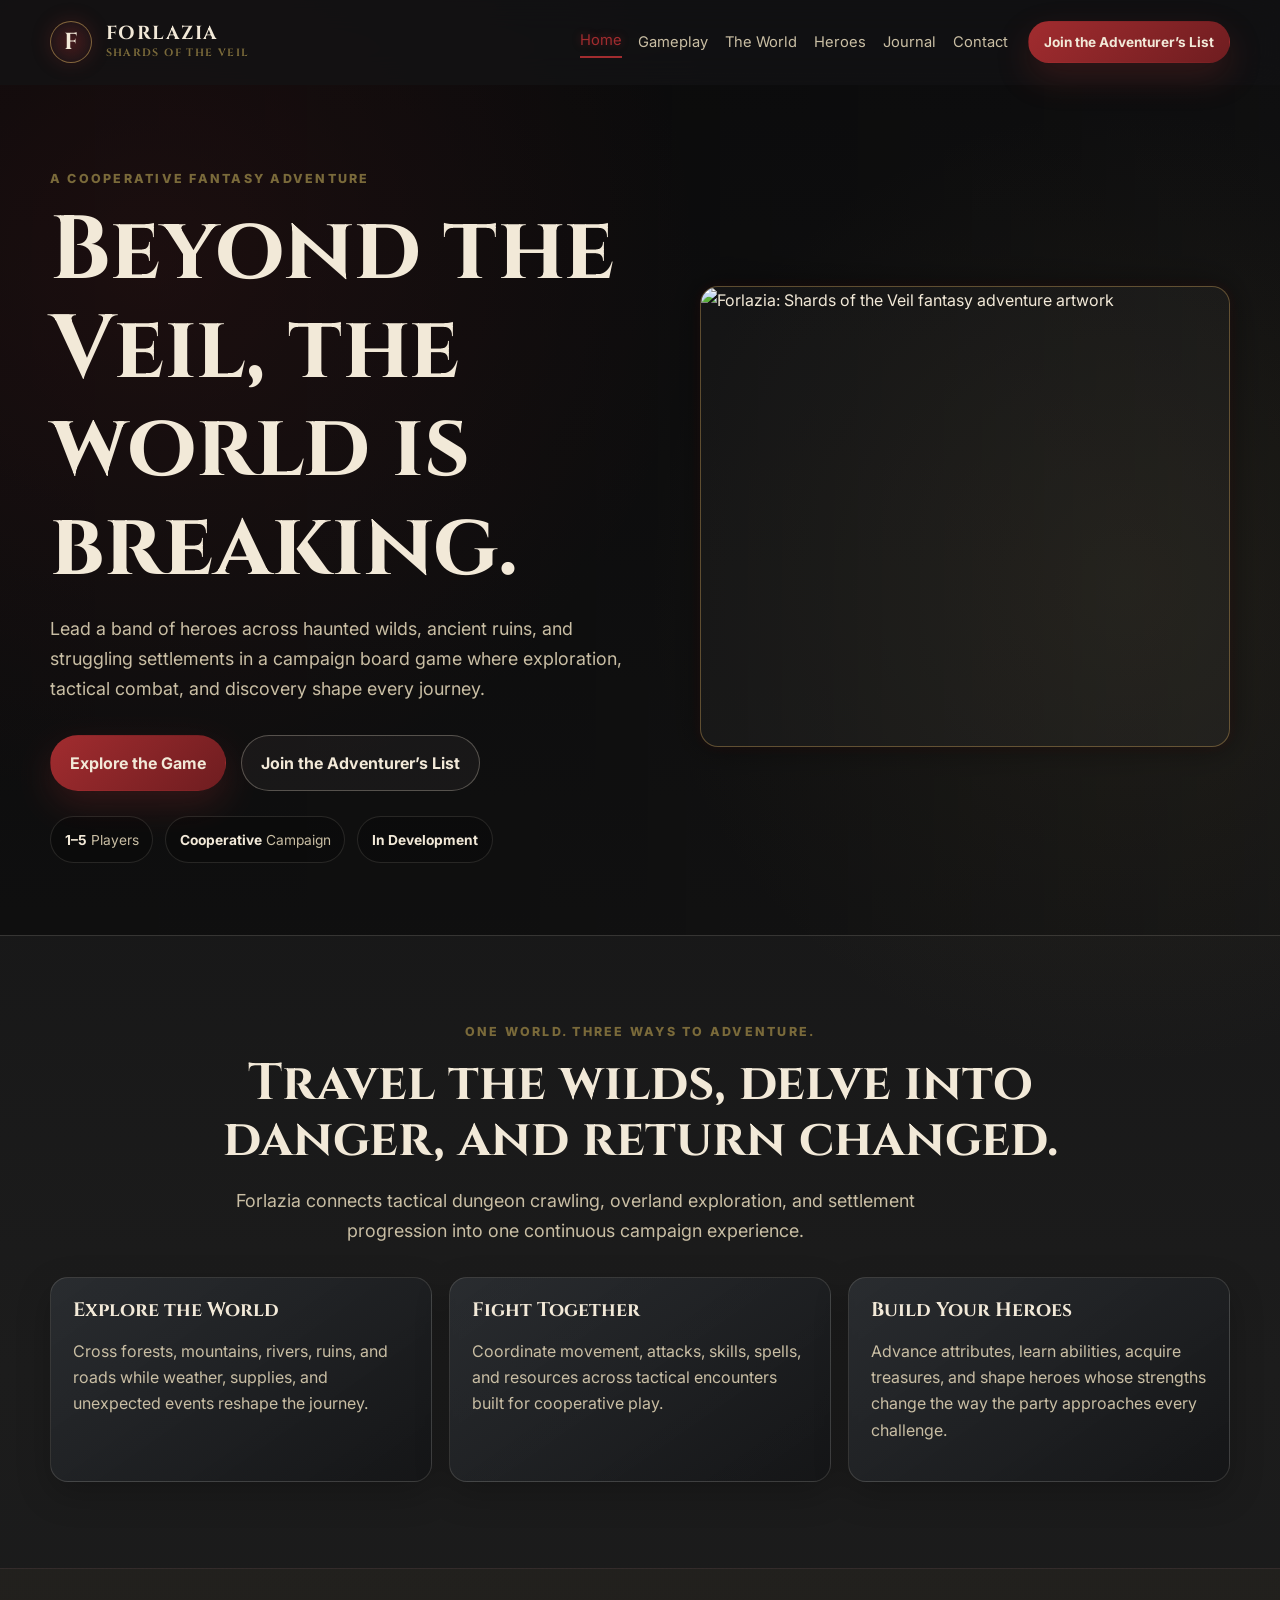
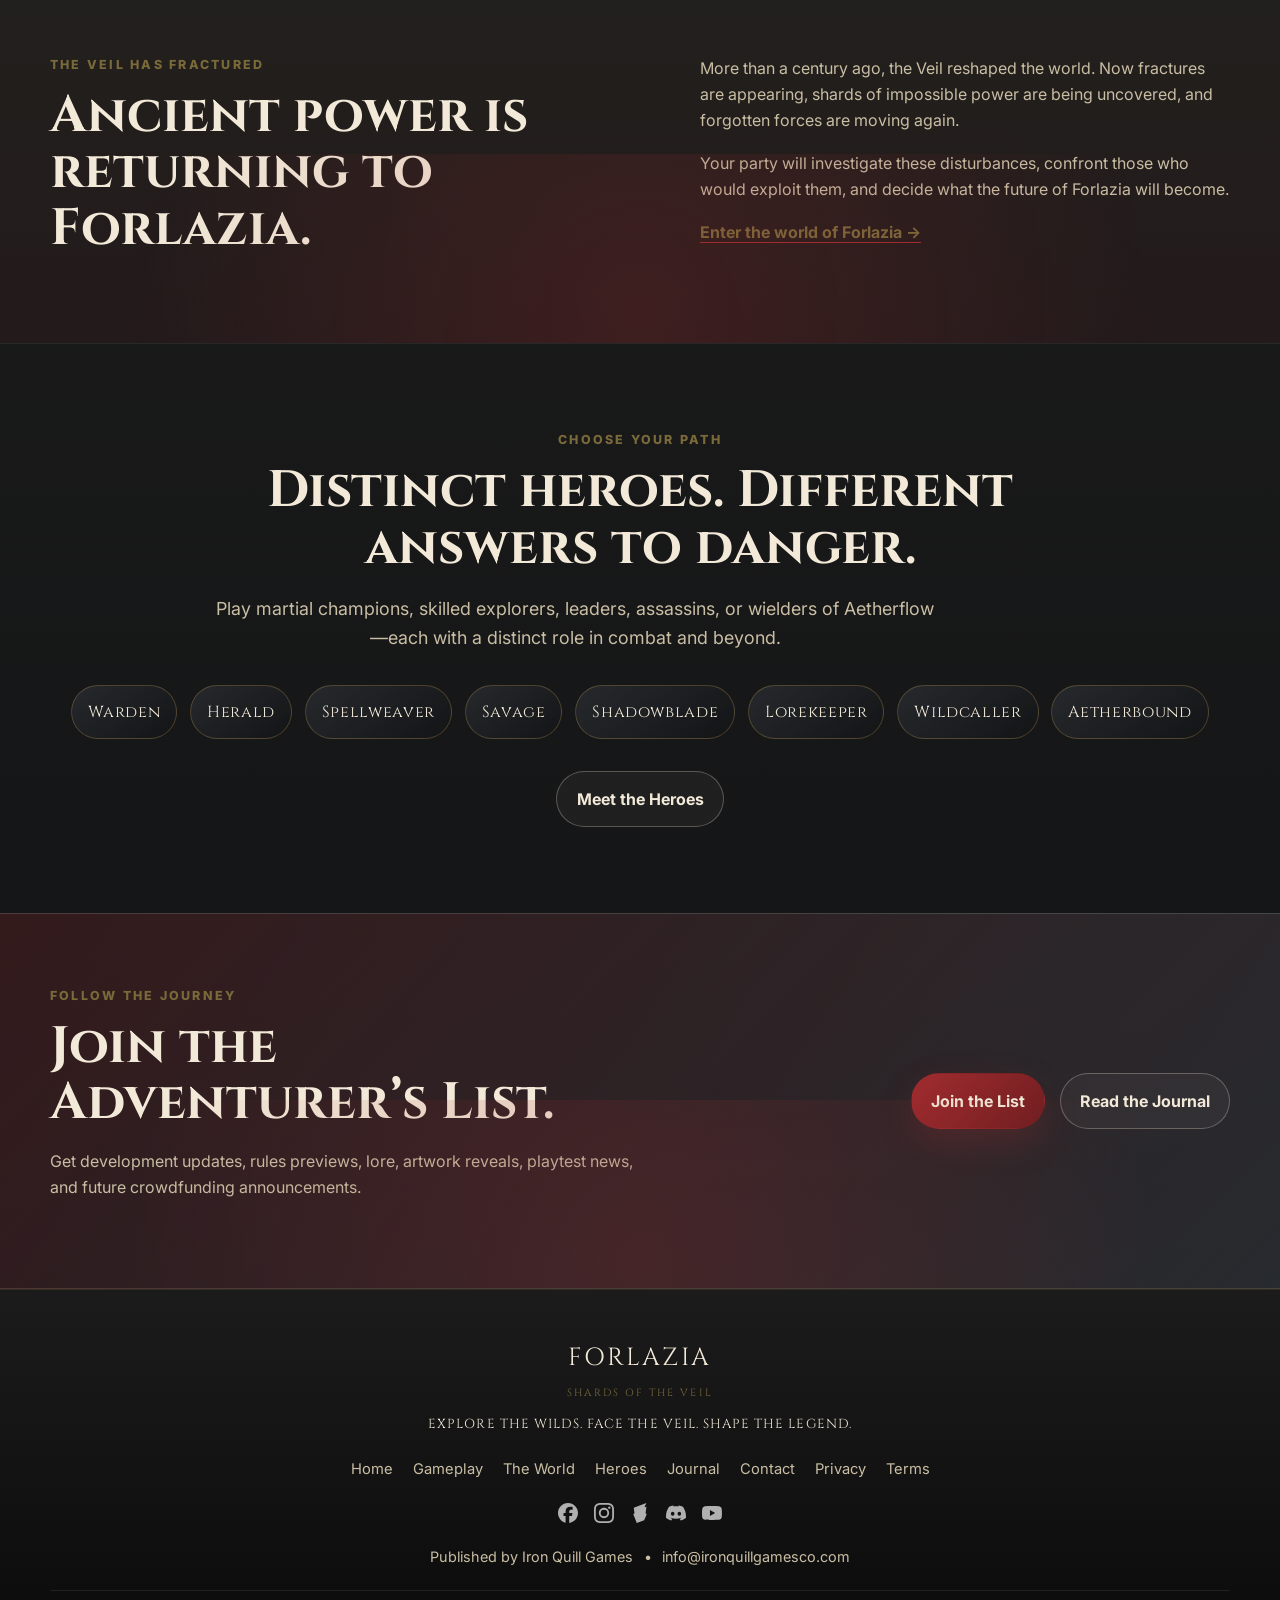
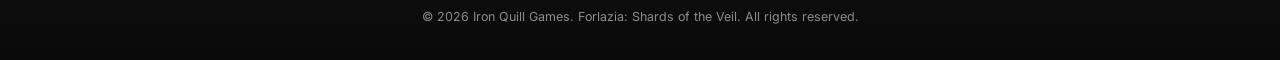
==== index.html @ 5895be99 "Add files via upload" ====
<!DOCTYPE html><html lang="en"><head><meta charset="UTF-8"><meta name="viewport" content="width=device-width,initial-scale=1"><title>Forlazia: Shards of the Veil | Cooperative Fantasy Adventure</title><meta name="description" content="Explore Forlazia: Shards of the Veil, a cooperative fantasy adventure board game for 1–5 players with tactical combat, overland exploration, settlements, and evolving heroes."><link rel="canonical" href="https://forlazia.com/"><link rel="icon" href="assets/favicon.ico"><link rel="preconnect" href="https://fonts.googleapis.com"><link rel="preconnect" href="https://fonts.gstatic.com" crossorigin><link href="https://fonts.googleapis.com/css2?family=Cinzel:wght@500;600;700&family=Inter:wght@400;500;600;700&display=swap" rel="stylesheet"><link rel="stylesheet" href="css/styles.css"></head>
<body data-page="home"><div id="header-placeholder"></div><main id="main">
<section class="hero forlazia-home-hero"><div class="hero-backdrop" aria-hidden="true"></div><div class="container hero-grid"><div class="hero-copy reveal"><p class="eyebrow">A Cooperative Fantasy Adventure</p><h1>Beyond the Veil, the world is breaking.</h1><p class="hero-text">Lead a band of heroes across haunted wilds, ancient ruins, and struggling settlements in a campaign board game where exploration, tactical combat, and discovery shape every journey.</p><div class="button-row"><a class="btn btn-primary" href="gameplay.html">Explore the Game</a><a class="btn btn-secondary" href="contact.html#newsletter">Join the Adventurer’s List</a></div><div class="hero-facts"><span><strong>1–5</strong> Players</span><span><strong>Cooperative</strong> Campaign</span><span><strong>In Development</strong></span></div></div><div class="hero-art reveal"><div class="box-art-panel cinematic"><img src="assets/forlazia-box-art.png" alt="Forlazia: Shards of the Veil fantasy adventure artwork"></div></div></div></section>
<section class="section"><div class="container centered reveal"><p class="eyebrow">One World. Three Ways to Adventure.</p><h2>Travel the wilds, delve into danger, and return changed.</h2><p class="lead">Forlazia connects tactical dungeon crawling, overland exploration, and settlement progression into one continuous campaign experience.</p></div><div class="container card-grid three-columns"><article class="feature-card reveal"><h3>Explore the World</h3><p>Cross forests, mountains, rivers, ruins, and roads while weather, supplies, and unexpected events reshape the journey.</p></article><article class="feature-card reveal"><h3>Fight Together</h3><p>Coordinate movement, attacks, skills, spells, and resources across tactical encounters built for cooperative play.</p></article><article class="feature-card reveal"><h3>Build Your Heroes</h3><p>Advance attributes, learn abilities, acquire treasures, and shape heroes whose strengths change the way the party approaches every challenge.</p></article></div></section>
<section class="section featured-game"><div class="container two-column"><div class="section-intro reveal"><p class="eyebrow">The Veil Has Fractured</p><h2>Ancient power is returning to Forlazia.</h2></div><div class="copy-block reveal"><p>More than a century ago, the Veil reshaped the world. Now fractures are appearing, shards of impossible power are being uncovered, and forgotten forces are moving again.</p><p>Your party will investigate these disturbances, confront those who would exploit them, and decide what the future of Forlazia will become.</p><a class="text-link" href="world.html">Enter the world of Forlazia →</a></div></div></section>
<section class="section"><div class="container centered reveal"><p class="eyebrow">Choose Your Path</p><h2>Distinct heroes. Different answers to danger.</h2><p class="lead">Play martial champions, skilled explorers, leaders, assassins, or wielders of Aetherflow—each with a distinct role in combat and beyond.</p></div><div class="container archetype-strip reveal"><span>Warden</span><span>Herald</span><span>Spellweaver</span><span>Savage</span><span>Shadowblade</span><span>Lorekeeper</span><span>Wildcaller</span><span>Aetherbound</span></div><div class="container centered reveal"><a class="btn btn-secondary" href="heroes.html">Meet the Heroes</a></div></section>
<section class="newsletter-band"><div class="container newsletter-grid reveal"><div><p class="eyebrow">Follow the Journey</p><h2>Join the Adventurer’s List.</h2><p>Get development updates, rules previews, lore, artwork reveals, playtest news, and future crowdfunding announcements.</p></div><div class="cta-actions"><a class="btn btn-primary" href="contact.html#newsletter">Join the List</a><a class="btn btn-secondary" href="news.html">Read the Journal</a></div></div></section>
</main><div id="footer-placeholder"></div><script src="js/includes.js"></script><script src="js/main.js"></script></body></html>
---- css/styles.css ----
:root {
  --color-black: #1C1C1C;
  --color-red: #A12C2F;
  --color-bone: #F2E9D8;
  --color-bronze: #7A6A3A;
  --color-iron: #34393F;
  --color-muted: #c9bea4;
  --color-panel: rgba(52, 57, 63, 0.58);
  --color-panel-deep: rgba(14, 14, 15, 0.82);
  --border: rgba(242, 233, 216, 0.14);
  --shadow: 0 24px 80px rgba(0, 0, 0, 0.45);
  --radius-lg: 28px;
  --radius-md: 18px;
  --radius-sm: 12px;
  --container: 1180px;
  --font-heading: 'Cinzel', Georgia, serif;
  --font-body: 'Inter', system-ui, sans-serif;
}

* { box-sizing: border-box; }
html { scroll-behavior: smooth; }
body {
  margin: 0;
  font-family: var(--font-body);
  color: var(--color-bone);
  background:
    radial-gradient(circle at 12% 8%, rgba(161, 44, 47, 0.18), transparent 34rem),
    radial-gradient(circle at 88% 18%, rgba(122, 106, 58, 0.14), transparent 30rem),
    linear-gradient(180deg, #101011 0%, var(--color-black) 42%, #111214 100%);
  line-height: 1.65;
}
body::before {
  content: "";
  position: fixed;
  inset: 0;
  pointer-events: none;
  opacity: 0.18;
  background-image: linear-gradient(rgba(255,255,255,.025) 1px, transparent 1px), linear-gradient(90deg, rgba(255,255,255,.02) 1px, transparent 1px);
  background-size: 42px 42px;
  z-index: -1;
}
img { max-width: 100%; display: block; }
a { color: inherit; text-decoration: none; }
.container { width: min(calc(100% - 32px), var(--container)); margin-inline: auto; }
.skip-link, .sr-only { position: absolute; left: -9999px; }
.skip-link { position:absolute; left:-9999px; top:auto; width:1px; height:1px; overflow:hidden; z-index:9999; }
.skip-link:focus { left:1rem; top:1rem; width:auto; height:auto; padding:.85rem 1.1rem; background:rgba(28,28,28,.98); color:var(--color-bone); border:1px solid rgba(161,44,47,.45); border-radius:10px; text-decoration:none; box-shadow:0 0 18px rgba(161,44,47,.22); }

.site-header {
  position: sticky;
  top: 0;
  z-index: 100;
  background: rgba(18, 18, 19, 0.82);
  backdrop-filter: blur(16px);
  border-bottom: 1px solid transparent;
  transition: border-color .25s ease, box-shadow .25s ease;
}
.site-header.is-scrolled { border-color: var(--border); box-shadow: 0 10px 35px rgba(0,0,0,.35); }
.nav-wrap { display:flex; align-items:center; gap:1.25rem; min-height:84px; flex-wrap:nowrap; }
.brand { display:flex; align-items:center; gap:.8rem; flex:0 0 auto; font-family:var(--font-heading); font-weight:700; letter-spacing:.06em; text-transform:uppercase; white-space:nowrap; }
.brand img { width: 54px; height: 54px; object-fit: contain; }

.primary-nav { margin-left:auto; display:flex; align-items:center; gap:1.05rem; flex:0 1 auto; font-size:.92rem; color:var(--color-muted); white-space:nowrap; }
.primary-nav a { position:relative; display:inline-flex; align-items:center; color:var(--color-muted); text-decoration:none; white-space:nowrap; transition:color .3s ease, transform .3s ease, filter .3s ease, text-shadow .3s ease; }
.primary-nav a::after { content:""; position:absolute; left:0; right:0; bottom:-.35rem; height:2px; background:transparent; transform:scaleX(0); transform-origin:center; transition:transform .3s ease, background .3s ease; }
.primary-nav a:hover { color:var(--color-bone); transform:translateY(-2px); filter:brightness(0) saturate(100%) invert(24%) sepia(29%) saturate(2698%) hue-rotate(337deg) brightness(96%) contrast(90%); text-shadow:0 0 6px rgba(161,44,47,0.35); }
.primary-nav a:hover::after { background:rgba(161,44,47,.65); transform:scaleX(1); }
.primary-nav a[aria-current="page"] { color:var(--color-red); transform:translateY(-2px); filter:none; text-shadow:0 0 8px rgba(161,44,47,0.45); }
.primary-nav a[aria-current="page"]::after { background:var(--color-red); transform:scaleX(1); }
.nav-actions { display:flex; align-items:center; gap:.9rem; flex:0 0 auto; white-space:nowrap; }
.nav-toggle { display: none; background: transparent; border: 1px solid var(--border); border-radius: 10px; padding: .5rem; }
.nav-toggle span:not(.sr-only) { display:block; width: 22px; height:2px; background: var(--color-bone); margin:4px 0; }
.nav-dropdown { list-style:none; position:relative; display:inline-flex; align-items:center; white-space:nowrap; }
.submenu {position: absolute; top: 100%; left: 0; min-width: 180px; padding: 0.5rem; margin: 0; list-style: none; background: rgba(28, 28, 28, 0.96); border: 1px solid rgba(122, 106, 58, 0.45); border-radius: 14px; box-shadow: 0 18px 40px rgba(0, 0, 0, 0.45); opacity: 0; visibility: hidden; transform: translateY(8px); transition: opacity 0.25s ease, transform 0.25s ease, visibility 0.25s ease; z-index: 1000;}
.submenu a {display: block; padding: 0.75rem 0.9rem; color: var(--color-bone); text-decoration: none; border-radius: 10px;}
.submenu a:hover,
.submenu a:focus {background: rgba(161, 44, 47, 0.18); color: #fff;}
.nav-dropdown:hover .submenu,
.nav-dropdown:focus-within .submenu {opacity: 1; visibility: visible; transform: translateY(0);}

.social-icons { display:flex; align-items:center; gap:1rem; }
.social-icons a { width:20px; height:20px; opacity:0.75; transition:opacity 0.3s ease, transform 0.3s ease, filter 0.3s ease; }
.social-icons a:hover { opacity:1; transform:translateY(-2px); filter:drop-shadow(0 0 6px rgba(161,44,47,0.4)); }
.social-icons img { width:100%; height:100%; object-fit:contain; display:block; filter:brightness(0) invert(0.9); transition:filter 0.3s ease, transform 0.3s ease; }
.social-icons a:hover img { filter:brightness(0) saturate(100%) invert(24%) sepia(29%) saturate(2698%) hue-rotate(337deg) brightness(96%) contrast(90%); }

.btn { display: inline-flex; justify-content: center; align-items: center; min-height: 48px; padding: .85rem 1.2rem; border-radius: 999px; border: 1px solid transparent; font-weight: 700; transition: transform .2s ease, box-shadow .2s ease, border-color .2s ease; cursor: pointer; }
.btn:hover { transform: translateY(-2px); }
.btn-primary { background: linear-gradient(135deg, var(--color-red), #6f1d20); color: var(--color-bone); box-shadow: 0 14px 34px rgba(161,44,47,.24); }
.btn-secondary { border-color: rgba(242,233,216,.28); background: rgba(242,233,216,.045); color: var(--color-bone); }
.btn-small { min-height: 40px; padding: .55rem .95rem; font-size: .85rem; }
.text-link { color: var(--color-bone); border-bottom: 1px solid var(--color-red); }
.button-row { display: flex; gap: .9rem; flex-wrap: wrap; margin-top: 2rem; }

.hero { position: relative; overflow: hidden; padding: 84px 0 72px; border-bottom: 1px solid var(--border); }
.hero::after, .featured-game::before, .newsletter-band::before {
  content:""; position:absolute; inset:auto -10% -35% -10%; height: 320px; background: radial-gradient(circle, rgba(161,44,47,.22), transparent 65%); pointer-events:none;
}
.hero-grid, .game-grid, .two-column, .newsletter-grid { display: grid; grid-template-columns: 1.05fr .95fr; gap: 4rem; align-items: center; }
.two-column { align-items:stretch; }
.contact-panel { height:100%; }
.eyebrow { color: var(--color-bronze); text-transform: uppercase; letter-spacing: .18em; font-size: .78rem; font-weight: 800; margin: 0 0 .8rem; }
h1, h2, h3 { font-family: var(--font-heading); line-height: 1.1; margin: 0; }
h1 { font-size: clamp(2.6rem, 7vw, 5.6rem); max-width: 850px; }
h2 { font-size: clamp(2rem, 4vw, 3.45rem); }
h3 { font-size: 1.22rem; }
p { color: var(--color-muted); }
.hero-text, .lead { font-size: 1.12rem; max-width: 720px; }
.hero-art, .game-art { min-height: 420px; display:grid; place-items:center; }
.artifact-frame, .box-art-panel { position: relative; width: min(420px, 100%); aspect-ratio: 1; border-radius: var(--radius-lg); border: 1px solid rgba(242,233,216,.18); background: linear-gradient(145deg, rgba(52,57,63,.76), rgba(18,18,19,.94)); box-shadow: var(--shadow), inset 0 0 80px rgba(161,44,47,.12); display:grid; place-items:center; overflow:hidden; }
.artifact-frame img { width: 64%; filter: drop-shadow(0 22px 34px rgba(0,0,0,.55)); z-index: 2; }
.rune-ring { position:absolute; width:78%; aspect-ratio:1; border: 1px solid rgba(122,106,58,.45); border-radius:50%; animation: slowSpin 38s linear infinite; }
.rune-ring::before, .rune-ring::after { content:""; position:absolute; inset: 8%; border-radius:50%; border: 1px dashed rgba(242,233,216,.18); }
@keyframes slowSpin { to { transform: rotate(360deg); } }

.section { padding: 86px 0; position: relative; }
.section + .section { border-top: 1px solid rgba(242,233,216,.07); }
.section-intro { max-width: 620px; }
.copy-block p:first-child { margin-top: 0; }
.card-grid { display:grid; gap: 1.1rem; margin-top: 2rem; }
.four-columns { grid-template-columns: repeat(4, 1fr); }
.three-columns { grid-template-columns: repeat(3, 1fr); }
.feature-card, .news-card, .contact-panel {
  background: linear-gradient(145deg, rgba(52,57,63,.58), rgba(19,20,22,.78));
  border: 1px solid var(--border);
  border-radius: var(--radius-md);
  padding: 1.35rem;
  box-shadow: 0 12px 34px rgba(0,0,0,.22);
  transition: transform .2s ease, border-color .2s ease, box-shadow .2s ease;
}
.feature-card:hover, .news-card:hover { transform: translateY(-4px); border-color: rgba(161,44,47,.52); box-shadow: 0 20px 52px rgba(0,0,0,.34); }
.featured-game { background: linear-gradient(180deg, rgba(122,106,58,.07), rgba(161,44,47,.08)); overflow:hidden; }
.box-art-panel {aspect-ratio: 1 / 1; width: 100%; max-width: 520px; padding: 1rem; background: rgba(255,255,255,0.03); border: 1px solid rgba(122,106,58,0.35); border-radius: 18px; box-shadow: 0 0 30px rgba(0,0,0,0.45), 0 0 12px rgba(161,44,47,0.15); overflow: hidden; display: flex; align-items: center; justify-content: center;}
.mini-grid { display:grid; grid-template-columns: repeat(2,1fr); gap: .85rem; margin-top: 1.5rem; }
.mini-grid div { border: 1px solid rgba(242,233,216,.12); border-radius: var(--radius-sm); padding: 1rem; background: rgba(0,0,0,.16); }
.mini-grid strong { display:block; color: var(--color-bone); }
.mini-grid span { display:block; color: var(--color-muted); font-size: .93rem; margin-top: .3rem; }
.centered { text-align:center; max-width: 850px; }
.section-heading-row { display:flex; justify-content:space-between; gap:1rem; align-items:end; }
.news-card .date { color: var(--color-bronze); text-transform: uppercase; letter-spacing: .12em; font-size: .78rem; font-weight: 800; }

.newsletter-band { position: relative; padding: 72px 0; background: linear-gradient(135deg, rgba(161,44,47,.22), rgba(52,57,63,.62)); border-block: 1px solid var(--border); overflow:hidden; }
.signup-form label { display:block; font-weight:700; margin-bottom:.55rem; }
.form-inline { display:flex; gap:.65rem; }
input, textarea, select { width:100%; min-height: 48px; background: rgba(0,0,0,.28); color: var(--color-bone); border: 1px solid rgba(242,233,216,.18); border-radius: var(--radius-sm); padding: .8rem 1rem; font: inherit; }
textarea { min-height: 150px; resize: vertical; }
input:focus, textarea:focus, button:focus-visible, a:focus-visible { outline: 2px solid var(--color-red); outline-offset: 3px; }
.signup-form small { color: var(--color-muted); display:block; margin-top:.55rem; }
.contact-list { list-style:none; padding:0; margin:1.5rem 0; }
.contact-list li { display:flex; justify-content:space-between; gap:1rem; padding:.75rem 0; border-bottom:1px solid rgba(242,233,216,.1); }
.contact-list span { color: var(--color-bronze); font-weight:800; }

.mailerlite-form { margin-top:1.5rem; }
.mailerlite-form input[type="email"], .mailerlite-form input[type="text"] { width:100%; min-height:48px; padding:.85rem 1rem; background:rgba(28,28,28,.72); color:var(--color-bone); border:1px solid rgba(122,106,58,.4); border-radius:12px; }
.mailerlite-form button, .mailerlite-form input[type="submit"] { min-height:48px; padding:.85rem 1.25rem; background:var(--color-red); color:var(--color-bone); border:1px solid rgba(242,233,216,.14); border-radius:12px; cursor:pointer; transition:transform .3s ease, box-shadow .3s ease; }
.mailerlite-form button:hover, .mailerlite-form input[type="submit"]:hover { transform:translateY(-2px); box-shadow:0 0 18px rgba(161,44,47,.35); }

.form-honeypot { position:absolute; left:-9999px; opacity:0; pointer-events:none; }

.site-footer { background:linear-gradient(180deg, rgba(28,28,28,0.98), rgba(10,10,10,1)); border-top:1px solid rgba(122,106,58,0.35); padding:3rem 0 2rem; color:var(--color-muted); }
.footer-inner { display:flex; flex-direction:column; align-items:center; text-align:center; gap:1.35rem; }
.footer-brand { display:flex; flex-direction:column; align-items:center; gap:.75rem; }
.footer-logo-link { display:inline-flex; align-items:center; justify-content:center; }
.footer-logo { max-width:150px; height:auto; display:block; filter:drop-shadow(0 0 12px rgba(161,44,47,0.16)); }
.footer-tagline { margin:0; color:var(--color-bone); font-family:var(--font-heading); letter-spacing:.08em; text-transform:uppercase; font-size:.82rem; }
.footer-nav { display:flex; flex-direction:row; flex-wrap:wrap; justify-content:center; align-items:center; gap:1.25rem; }
.footer-nav a { color:var(--color-muted); text-decoration:none; font-size:.92rem; transition:color .3s ease, transform .3s ease, filter .3s ease, text-shadow .3s ease; }
.footer-nav a:hover, .footer-nav a:focus { color:var(--color-bone); transform:translateY(-2px); filter:brightness(0) saturate(100%) invert(24%) sepia(29%) saturate(2698%) hue-rotate(337deg) brightness(96%) contrast(90%); text-shadow:0 0 6px rgba(161,44,47,0.35); }
.footer-social { justify-content:center; }
.footer-contact { display:flex; flex-wrap:wrap; justify-content:center; align-items:center; gap:.65rem; font-size:.9rem; }
.footer-contact a { color:var(--color-muted); text-decoration:none; transition:color .3s ease, transform .3s ease, filter .3s ease, text-shadow .3s ease; }
.footer-contact a:hover, .footer-contact a:focus { color:var(--color-bone); transform:translateY(-2px); filter:brightness(0) saturate(100%) invert(24%) sepia(29%) saturate(2698%) hue-rotate(337deg) brightness(96%) contrast(90%); text-shadow:0 0 6px rgba(161,44,47,0.35); }
.footer-legal { border-top:1px solid rgba(242,233,216,0.09); padding-top:1rem; width:100%; font-size:.78rem; color:rgba(242,233,216,0.58); }
.footer-legal p { margin:0; }
@media (max-width: 640px) { .footer-nav { gap:.85rem 1rem; } }
@media (max-width: 640px) { .footer-contact { flex-direction:column; gap:.35rem; } }
@media (max-width: 640px) { .footer-contact span { display:none; } }

.page-hero { padding: 72px 0 52px; border-bottom: 1px solid var(--border); background: radial-gradient(circle at 75% 20%, rgba(161,44,47,.16), transparent 34rem); }
.page-hero p { max-width: 760px; font-size: 1.08rem; }
.content-panel { background: var(--color-panel-deep); border: 1px solid var(--border); border-radius: var(--radius-lg); padding: clamp(1.4rem, 4vw, 2.4rem); }
.form-grid { display:grid; gap: 1rem; }

.reveal { opacity: 0; transform: translateY(18px); transition: opacity .7s ease, transform .7s ease; }
.reveal.is-visible { opacity: 1; transform: none; }

.forlazia-callout {
  margin-top: 1.5rem;
  padding: 1.25rem;
  border: 1px solid rgba(212, 168, 92, 0.35);
  border-radius: 0.85rem;
  background: rgba(212, 168, 92, 0.08);
}

.forlazia-callout strong {
  display: block;
  margin-bottom: 0.5rem;
  color: #d4a85c;
  font-family: "Cinzel", serif;
  font-size: 1.05rem;
}

.forlazia-callout p {
  margin: 0;
}

@media (max-width: 980px) {
  .nav-toggle { display:block; margin-left:auto; }
  .primary-nav,
  .nav-actions { display:none; }
  .primary-nav.is-open { position:absolute; top:84px; left:16px; right:16px; display:grid; gap:.8rem; padding:1rem; background:#131315; border:1px solid var(--border); border-radius:var(--radius-md); box-shadow:var(--shadow); }
  .nav-dropdown { width:100%; }
  .nav-dropdown > a { display:block; width:100%; }
  .submenu { position:static; opacity:1; visibility:visible; transform:none; display:grid; gap:.35rem; min-width:0; margin:.35rem 0 0 .75rem; padding:.35rem 0 .35rem .75rem; background:transparent; border:0; border-left:1px solid rgba(122,106,58,.45); border-radius:0; box-shadow:none; }
  .submenu a { padding:.45rem .75rem; color:var(--color-muted); }
  .submenu a:hover,
  .submenu a:focus { background:rgba(161,44,47,.18); color:var(--color-bone); }
  .hero-grid,
  .game-grid,
  .two-column,
  .newsletter-grid,
  .footer-grid { grid-template-columns:1fr; gap:2rem; }
  .four-columns,
  .three-columns { grid-template-columns:repeat(2, 1fr); }
}
@media (max-width: 640px) {
  .brand span { display:none; }
  .hero { padding-top: 56px; }
  .four-columns, .three-columns, .mini-grid { grid-template-columns: 1fr; }
  .form-inline, .section-heading-row { flex-direction: column; align-items: stretch; }
  .btn { width:100%; }
  .contact-list li { flex-direction: column; }
}

/* Game at a Glance */

.game-at-a-glance {
  padding-top: 4rem;
  padding-bottom: 4rem;
}

.glance-grid {
  display: grid;
  grid-template-columns: repeat(3, minmax(0, 1fr));
  gap: 1.5rem;
  margin-top: 2.5rem;
}

.glance-card {
  display: block;
  padding: 1.5rem;
  border: 1px solid rgba(212, 168, 92, 0.22);
  border-radius: 16px;
  background: rgba(255, 255, 255, 0.04);
  box-shadow: 0 12px 30px rgba(0, 0, 0, 0.18);
  backdrop-filter: blur(2px);
  min-height: 220px;
}

.glance-label {
  display: inline-block;
  margin-bottom: 0.75rem;
  font-size: 0.75rem;
  font-weight: 700;
  letter-spacing: 0.12em;
  text-transform: uppercase;
  color: #d4a85c;
}

.glance-title {
  margin: 0 0 0.85rem 0;
  font-family: "Cinzel", serif;
  font-size: 1.35rem;
  line-height: 1.25;
  color: #f5ebd7;
}

.glance-card p {
  margin: 0;
  font-size: 1rem;
  line-height: 1.65;
  color: rgba(245, 235, 215, 0.82);
}

@media (max-width: 1000px) {
  .glance-grid {
    grid-template-columns: repeat(2, minmax(0, 1fr));
  }
}

@media (max-width: 640px) {
  .glance-grid {
    grid-template-columns: 1fr;
  }

  .glance-card {
    min-height: auto;
  }
}

/* Expanded Forlazia Product Page */
.forlazia-art-placeholder {
  position: relative;
  width: min(520px, 100%);
  min-height: 420px;
  padding: 2.5rem;
  border: 1px solid rgba(122,106,58,.42);
  border-radius: var(--radius-lg);
  background:
    radial-gradient(circle at 50% 38%, rgba(161,44,47,.22), transparent 17rem),
    linear-gradient(145deg, rgba(52,57,63,.76), rgba(18,18,19,.96));
  box-shadow: var(--shadow), inset 0 0 90px rgba(161,44,47,.1);
  display: flex;
  flex-direction: column;
  align-items: center;
  justify-content: center;
  text-align: center;
  overflow: hidden;
}

.forlazia-art-placeholder::before,
.forlazia-art-placeholder::after {
  content: "";
  position: absolute;
  border-radius: 50%;
  border: 1px solid rgba(122,106,58,.3);
}

.forlazia-art-placeholder::before { width: 72%; aspect-ratio: 1; }
.forlazia-art-placeholder::after { width: 54%; aspect-ratio: 1; border-style: dashed; }
.forlazia-art-placeholder > * { position: relative; z-index: 1; }
.forlazia-art-placeholder h2 { font-size: clamp(2.3rem, 5vw, 4.2rem); }
.forlazia-art-placeholder span { color: var(--color-bronze); font-family: var(--font-heading); letter-spacing: .16em; text-transform: uppercase; }
.forlazia-art-placeholder p:last-child { max-width: 320px; margin-bottom: 0; }

.adventure-loop-section,
.audience-section,
.difference-section {
  background: linear-gradient(180deg, rgba(255,255,255,.012), rgba(0,0,0,.045));
}

.adventure-loop {
  display: flex;
  flex-wrap: wrap;
  align-items: center;
  justify-content: center;
  gap: .8rem;
  margin-top: 2.25rem;
  margin-bottom: 1.75rem;
}

.adventure-loop span {
  padding: .9rem 1.1rem;
  border: 1px solid rgba(212,168,92,.3);
  border-radius: 999px;
  background: rgba(212,168,92,.075);
  color: var(--color-bone);
  font-family: var(--font-heading);
  font-weight: 600;
  text-align: center;
}

.adventure-loop b {
  color: var(--color-red);
  font-size: 1.3rem;
}

.audience-grid .feature-card,
.difference-grid .feature-card {
  min-height: 210px;
}

.development-grid {
  display: grid;
  grid-template-columns: repeat(3, minmax(0, 1fr));
  gap: 1.25rem;
  margin-top: 2.5rem;
}

.development-card {
  padding: 1.4rem;
  border: 1px solid rgba(242,233,216,.14);
  border-radius: var(--radius-md);
  background: linear-gradient(145deg, rgba(52,57,63,.58), rgba(19,20,22,.78));
  box-shadow: 0 12px 34px rgba(0,0,0,.22);
}

.development-card span {
  display: block;
  margin-bottom: .5rem;
  color: var(--color-bronze);
  font-size: .76rem;
  font-weight: 800;
  letter-spacing: .12em;
  text-transform: uppercase;
}

.development-card strong {
  display: block;
  color: var(--color-bone);
  font-family: var(--font-heading);
  font-size: 1.2rem;
}

.development-card p { margin-bottom: 0; }

.forlazia-final-cta .newsletter-grid { align-items: center; }
.cta-actions { display: flex; gap: .9rem; flex-wrap: wrap; justify-content: flex-end; }

@media (max-width: 980px) {
  .development-grid { grid-template-columns: repeat(2, minmax(0, 1fr)); }
  .cta-actions { justify-content: flex-start; }
}

@media (max-width: 640px) {
  .forlazia-art-placeholder { min-height: 340px; padding: 1.5rem; }
  .adventure-loop { flex-direction: column; }
  .adventure-loop b { transform: rotate(90deg); }
  .adventure-loop span { width: 100%; }
  .development-grid { grid-template-columns: 1fr; }
  .cta-actions { flex-direction: column; }
}

/* Forlazia standalone site additions */
.forlazia-brand { gap:.85rem; }
.forlazia-brand > span:last-child { display:flex; flex-direction:column; line-height:1.05; }
.forlazia-brand strong { font-family:var(--font-heading); color:var(--color-bone); font-size:1.18rem; letter-spacing:.08em; text-transform:uppercase; }
.forlazia-brand small { color:var(--color-bronze); font-size:.66rem; letter-spacing:.13em; text-transform:uppercase; margin-top:.26rem; }
.brand-mark { width:42px; height:42px; display:grid; place-items:center; border:1px solid rgba(212,168,92,.55); border-radius:50%; font-family:var(--font-heading); font-size:1.45rem; color:var(--color-bone); background:radial-gradient(circle,rgba(161,44,47,.35),rgba(20,20,22,.95)); box-shadow:0 0 20px rgba(161,44,47,.22); }
.forlazia-home-hero { min-height:760px; overflow:hidden; isolation:isolate; }
.hero-backdrop { position:absolute; inset:0; z-index:-2; background:linear-gradient(90deg,rgba(10,10,12,.98) 0%,rgba(10,10,12,.88) 43%,rgba(10,10,12,.28) 100%),url('../assets/forlazia-box-art.png') center/cover no-repeat; opacity:.38; filter:saturate(.78) contrast(1.12); }
.forlazia-home-hero::after { content:""; position:absolute; inset:0; z-index:-1; background:radial-gradient(circle at 72% 40%,rgba(161,44,47,.18),transparent 34rem),linear-gradient(180deg,transparent 55%,var(--color-bg)); }
.box-art-panel.cinematic { max-width:560px; aspect-ratio:1.15/1; padding:0; border-color:rgba(212,168,92,.38); }
.box-art-panel.cinematic img { width:100%; height:100%; object-fit:cover; }
.hero-facts { display:flex; flex-wrap:wrap; gap:.75rem; margin-top:1.6rem; }
.hero-facts span { padding:.7rem .85rem; border:1px solid rgba(242,233,216,.12); border-radius:999px; background:rgba(0,0,0,.24); color:var(--color-muted); font-size:.86rem; }
.hero-facts strong { color:var(--color-bone); }
.text-link { color:var(--color-bronze); font-weight:700; text-decoration:none; }
.text-link:hover { color:var(--color-bone); }
.archetype-strip { display:flex; flex-wrap:wrap; justify-content:center; gap:.8rem; margin-top:2rem; margin-bottom:2rem; }
.archetype-strip span { padding:.8rem 1rem; border-radius:999px; border:1px solid rgba(212,168,92,.28); background:linear-gradient(145deg,rgba(52,57,63,.54),rgba(19,20,22,.8)); color:var(--color-bone); font-family:var(--font-heading); letter-spacing:.04em; }
.footer-wordmark { color:var(--color-bone); text-decoration:none; font-family:var(--font-heading); text-transform:uppercase; letter-spacing:.1em; font-size:1.55rem; }
.footer-wordmark span { display:block; color:var(--color-bronze); font-size:.65rem; letter-spacing:.2em; margin-top:.35rem; }
.world-hero { background:radial-gradient(circle at 75% 20%,rgba(122,106,58,.18),transparent 34rem),radial-gradient(circle at 20% 90%,rgba(161,44,47,.14),transparent 30rem); }
@media (max-width:980px){.forlazia-home-hero{min-height:auto}.hero-backdrop{background-position:65% center}.hero-facts{justify-content:flex-start}}
@media (max-width:640px){.forlazia-brand small{display:none}.forlazia-brand strong{font-size:1rem}.brand-mark{width:36px;height:36px}.hero-backdrop{opacity:.22}.hero-facts span{width:100%;text-align:center}}
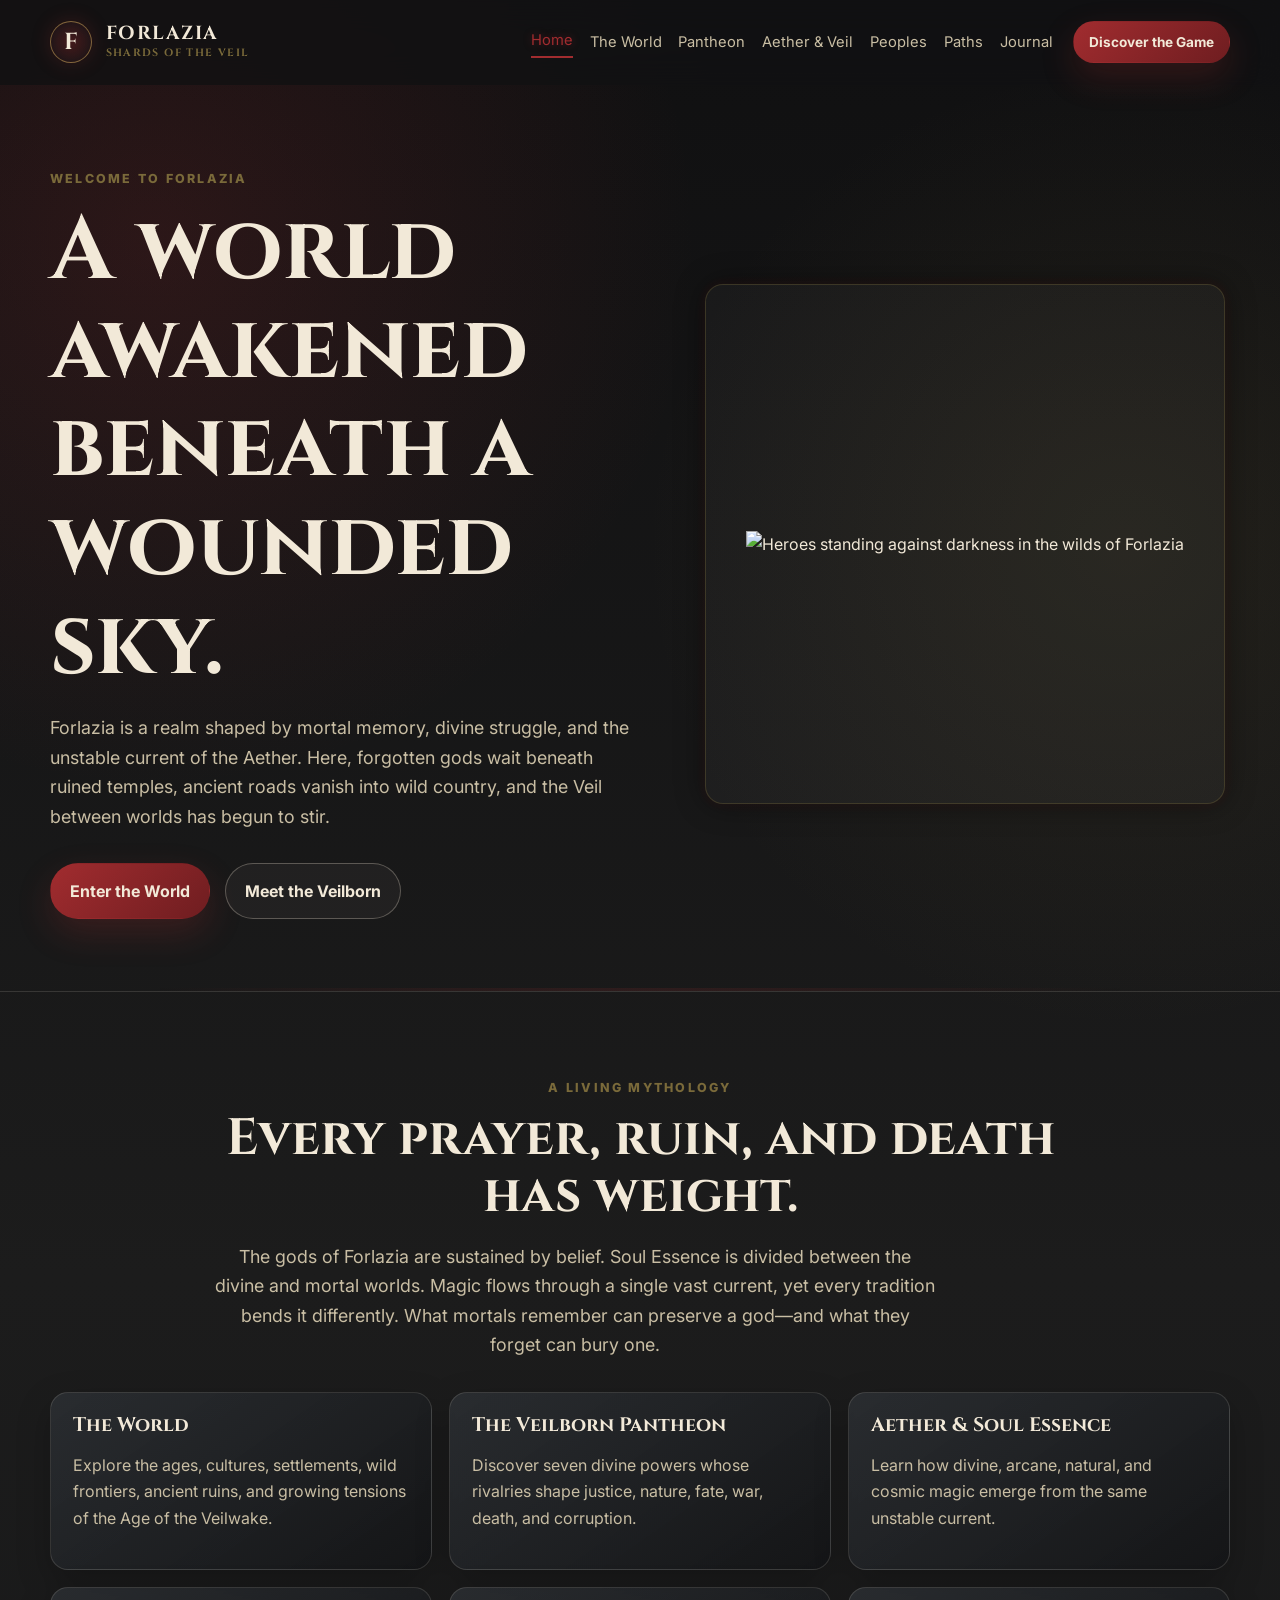
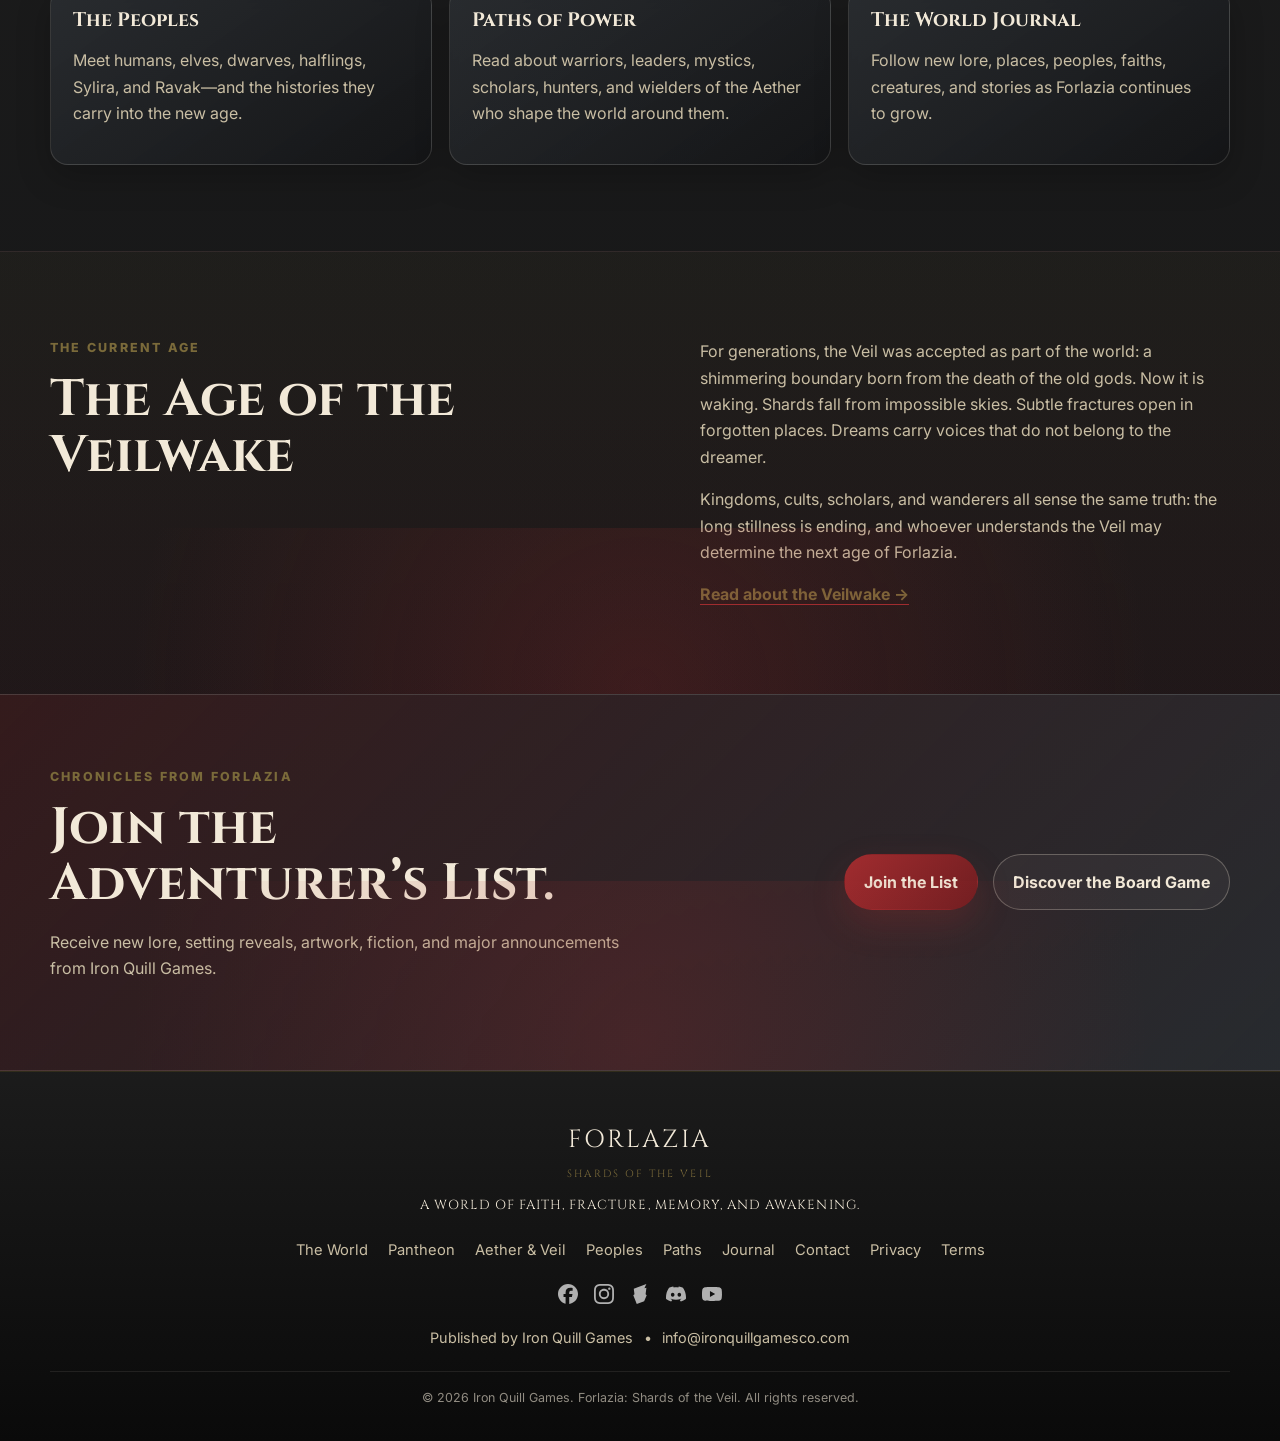
==== commit 4a80a3da: "Add files via upload" ====
--- a/index.html
+++ b/index.html
@@ -1,8 +1,4 @@
-<!DOCTYPE html><html lang="en"><head><meta charset="UTF-8"><meta name="viewport" content="width=device-width,initial-scale=1"><title>Forlazia: Shards of the Veil | Cooperative Fantasy Adventure</title><meta name="description" content="Explore Forlazia: Shards of the Veil, a cooperative fantasy adventure board game for 1–5 players with tactical combat, overland exploration, settlements, and evolving heroes."><link rel="canonical" href="https://forlazia.com/"><link rel="icon" href="assets/favicon.ico"><link rel="preconnect" href="https://fonts.googleapis.com"><link rel="preconnect" href="https://fonts.gstatic.com" crossorigin><link href="https://fonts.googleapis.com/css2?family=Cinzel:wght@500;600;700&family=Inter:wght@400;500;600;700&display=swap" rel="stylesheet"><link rel="stylesheet" href="css/styles.css"></head>
-<body data-page="home"><div id="header-placeholder"></div><main id="main">
-<section class="hero forlazia-home-hero"><div class="hero-backdrop" aria-hidden="true"></div><div class="container hero-grid"><div class="hero-copy reveal"><p class="eyebrow">A Cooperative Fantasy Adventure</p><h1>Beyond the Veil, the world is breaking.</h1><p class="hero-text">Lead a band of heroes across haunted wilds, ancient ruins, and struggling settlements in a campaign board game where exploration, tactical combat, and discovery shape every journey.</p><div class="button-row"><a class="btn btn-primary" href="gameplay.html">Explore the Game</a><a class="btn btn-secondary" href="contact.html#newsletter">Join the Adventurer’s List</a></div><div class="hero-facts"><span><strong>1–5</strong> Players</span><span><strong>Cooperative</strong> Campaign</span><span><strong>In Development</strong></span></div></div><div class="hero-art reveal"><div class="box-art-panel cinematic"><img src="assets/forlazia-box-art.png" alt="Forlazia: Shards of the Veil fantasy adventure artwork"></div></div></div></section>
-<section class="section"><div class="container centered reveal"><p class="eyebrow">One World. Three Ways to Adventure.</p><h2>Travel the wilds, delve into danger, and return changed.</h2><p class="lead">Forlazia connects tactical dungeon crawling, overland exploration, and settlement progression into one continuous campaign experience.</p></div><div class="container card-grid three-columns"><article class="feature-card reveal"><h3>Explore the World</h3><p>Cross forests, mountains, rivers, ruins, and roads while weather, supplies, and unexpected events reshape the journey.</p></article><article class="feature-card reveal"><h3>Fight Together</h3><p>Coordinate movement, attacks, skills, spells, and resources across tactical encounters built for cooperative play.</p></article><article class="feature-card reveal"><h3>Build Your Heroes</h3><p>Advance attributes, learn abilities, acquire treasures, and shape heroes whose strengths change the way the party approaches every challenge.</p></article></div></section>
-<section class="section featured-game"><div class="container two-column"><div class="section-intro reveal"><p class="eyebrow">The Veil Has Fractured</p><h2>Ancient power is returning to Forlazia.</h2></div><div class="copy-block reveal"><p>More than a century ago, the Veil reshaped the world. Now fractures are appearing, shards of impossible power are being uncovered, and forgotten forces are moving again.</p><p>Your party will investigate these disturbances, confront those who would exploit them, and decide what the future of Forlazia will become.</p><a class="text-link" href="world.html">Enter the world of Forlazia →</a></div></div></section>
-<section class="section"><div class="container centered reveal"><p class="eyebrow">Choose Your Path</p><h2>Distinct heroes. Different answers to danger.</h2><p class="lead">Play martial champions, skilled explorers, leaders, assassins, or wielders of Aetherflow—each with a distinct role in combat and beyond.</p></div><div class="container archetype-strip reveal"><span>Warden</span><span>Herald</span><span>Spellweaver</span><span>Savage</span><span>Shadowblade</span><span>Lorekeeper</span><span>Wildcaller</span><span>Aetherbound</span></div><div class="container centered reveal"><a class="btn btn-secondary" href="heroes.html">Meet the Heroes</a></div></section>
-<section class="newsletter-band"><div class="container newsletter-grid reveal"><div><p class="eyebrow">Follow the Journey</p><h2>Join the Adventurer’s List.</h2><p>Get development updates, rules previews, lore, artwork reveals, playtest news, and future crowdfunding announcements.</p></div><div class="cta-actions"><a class="btn btn-primary" href="contact.html#newsletter">Join the List</a><a class="btn btn-secondary" href="news.html">Read the Journal</a></div></div></section>
-</main><div id="footer-placeholder"></div><script src="js/includes.js"></script><script src="js/main.js"></script></body></html>
+<!DOCTYPE html><html lang="en"><head><meta charset="UTF-8"><meta name="viewport" content="width=device-width,initial-scale=1"><title>Forlazia | A World Beyond the Veil</title><meta name="description" content="Explore the world, pantheon, peoples, magic, and lore of Forlazia: Shards of the Veil."><link rel="canonical" href="https://forlazia.com/index.html"><link rel="icon" href="assets/favicon.ico"><link rel="preconnect" href="https://fonts.googleapis.com"><link rel="preconnect" href="https://fonts.gstatic.com" crossorigin><link href="https://fonts.googleapis.com/css2?family=Cinzel:wght@500;600;700&family=Inter:wght@400;500;600;700&display=swap" rel="stylesheet"><link rel="stylesheet" href="css/styles.css"></head><body data-page="home"><div id="header-placeholder"></div><main id="main"><section class="hero"><div class="container hero-grid"><div class="hero-copy reveal"><p class="eyebrow">Welcome to Forlazia</p><h1>A world awakened beneath a wounded sky.</h1><p class="hero-text">Forlazia is a realm shaped by mortal memory, divine struggle, and the unstable current of the Aether. Here, forgotten gods wait beneath ruined temples, ancient roads vanish into wild country, and the Veil between worlds has begun to stir.</p><div class="button-row"><a class="btn btn-primary" href="world.html">Enter the World</a><a class="btn btn-secondary" href="pantheon.html">Meet the Veilborn</a></div></div><div class="hero-art reveal"><div class="box-art-panel"><img src="assets/forlazia-box-art.png" alt="Heroes standing against darkness in the wilds of Forlazia"></div></div></div></section>
+<section class="section"><div class="container centered reveal"><p class="eyebrow">A Living Mythology</p><h2>Every prayer, ruin, and death has weight.</h2><p class="lead">The gods of Forlazia are sustained by belief. Soul Essence is divided between the divine and mortal worlds. Magic flows through a single vast current, yet every tradition bends it differently. What mortals remember can preserve a god—and what they forget can bury one.</p></div><div class="container card-grid three-columns"><a class="feature-card reveal" href="world.html"><h3>The World</h3><p>Explore the ages, cultures, settlements, wild frontiers, ancient ruins, and growing tensions of the Age of the Veilwake.</p></a><a class="feature-card reveal" href="pantheon.html"><h3>The Veilborn Pantheon</h3><p>Discover seven divine powers whose rivalries shape justice, nature, fate, war, death, and corruption.</p></a><a class="feature-card reveal" href="aether.html"><h3>Aether &amp; Soul Essence</h3><p>Learn how divine, arcane, natural, and cosmic magic emerge from the same unstable current.</p></a><a class="feature-card reveal" href="peoples.html"><h3>The Peoples</h3><p>Meet humans, elves, dwarves, halflings, Sylira, and Ravak—and the histories they carry into the new age.</p></a><a class="feature-card reveal" href="paths.html"><h3>Paths of Power</h3><p>Read about warriors, leaders, mystics, scholars, hunters, and wielders of the Aether who shape the world around them.</p></a><a class="feature-card reveal" href="news.html"><h3>The World Journal</h3><p>Follow new lore, places, peoples, faiths, creatures, and stories as Forlazia continues to grow.</p></a></div></section>
+<section class="section featured-game"><div class="container two-column"><div class="section-intro reveal"><p class="eyebrow">The Current Age</p><h2>The Age of the Veilwake</h2></div><div class="copy-block reveal"><p>For generations, the Veil was accepted as part of the world: a shimmering boundary born from the death of the old gods. Now it is waking. Shards fall from impossible skies. Subtle fractures open in forgotten places. Dreams carry voices that do not belong to the dreamer.</p><p>Kingdoms, cults, scholars, and wanderers all sense the same truth: the long stillness is ending, and whoever understands the Veil may determine the next age of Forlazia.</p><a class="text-link" href="world.html#veilwake">Read about the Veilwake →</a></div></div></section>
+<section class="newsletter-band"><div class="container newsletter-grid reveal"><div><p class="eyebrow">Chronicles from Forlazia</p><h2>Join the Adventurer’s List.</h2><p>Receive new lore, setting reveals, artwork, fiction, and major announcements from Iron Quill Games.</p></div><div class="cta-actions"><a class="btn btn-primary" href="contact.html#newsletter">Join the List</a><a class="btn btn-secondary" href="https://ironquillgamesco.com/forlazia.html">Discover the Board Game</a></div></div></section></main><div id="footer-placeholder"></div><script src="js/includes.js"></script><script src="js/main.js"></script></body></html>
--- a/css/styles.css
+++ b/css/styles.css
@@ -444,3 +444,14 @@
 .world-hero { background:radial-gradient(circle at 75% 20%,rgba(122,106,58,.18),transparent 34rem),radial-gradient(circle at 20% 90%,rgba(161,44,47,.14),transparent 30rem); }
 @media (max-width:980px){.forlazia-home-hero{min-height:auto}.hero-backdrop{background-position:65% center}.hero-facts{justify-content:flex-start}}
 @media (max-width:640px){.forlazia-brand small{display:none}.forlazia-brand strong{font-size:1rem}.brand-mark{width:36px;height:36px}.hero-backdrop{opacity:.22}.hero-facts span{width:100%;text-align:center}}
+
+/* Lore-focused site additions */
+.two-card-grid{grid-template-columns:repeat(2,minmax(0,1fr));}
+.deity-card,.people-card,.path-card{padding:1.65rem;}
+.deity-title{margin:0 0 .35rem;color:var(--color-bronze);font-size:.78rem;font-weight:800;letter-spacing:.14em;text-transform:uppercase;}
+.deity-card h3,.people-card h3,.path-card h3{font-size:1.55rem;margin:.15rem 0 .75rem;}
+.deity-card strong{color:var(--color-bone);font-size:.92rem;letter-spacing:.04em;}
+.corruption-band{background:radial-gradient(circle at 50% 20%,rgba(161,44,47,.24),transparent 34rem),linear-gradient(180deg,rgba(12,8,10,.55),rgba(28,12,15,.72));}
+.feature-card[href]{display:block;}
+.feature-card[href]:focus-visible{outline:2px solid var(--color-red);outline-offset:4px;}
+@media(max-width:980px){.two-card-grid{grid-template-columns:1fr;}.primary-nav{font-size:.88rem;gap:.75rem;}}
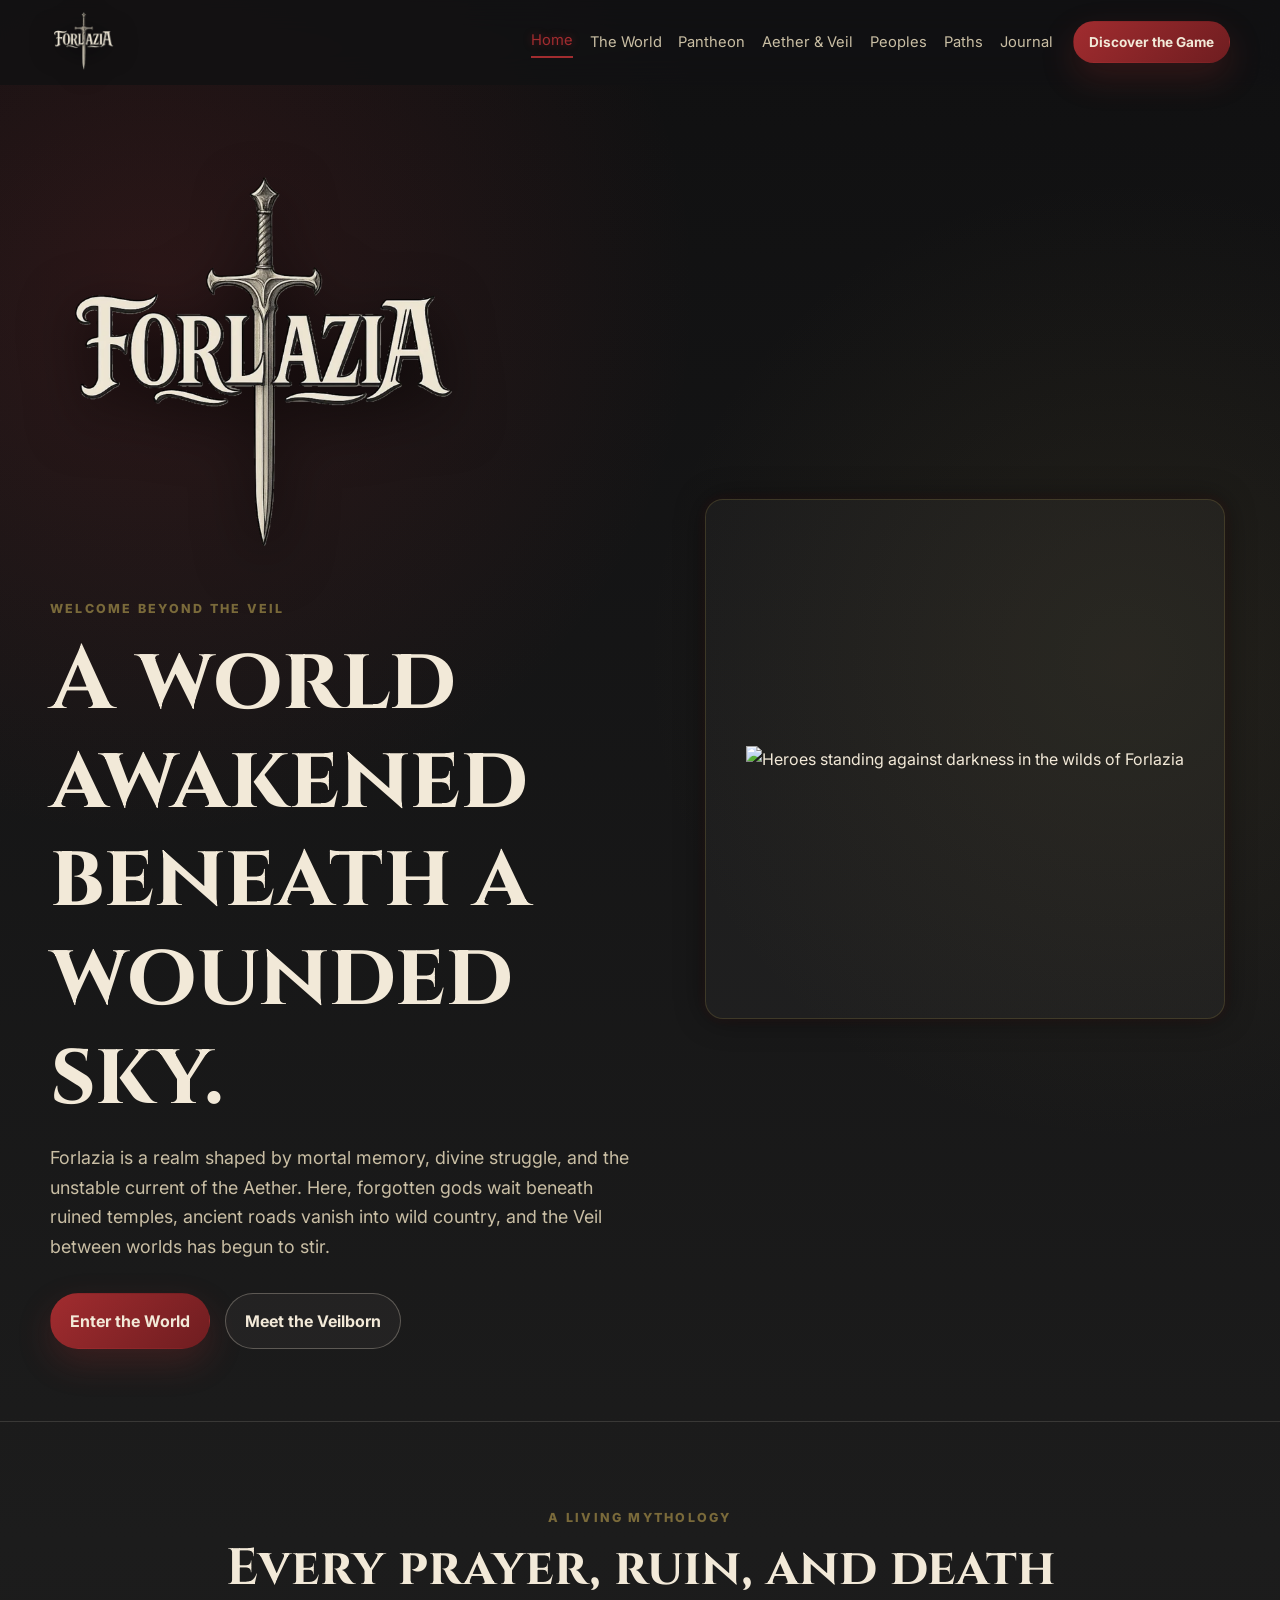
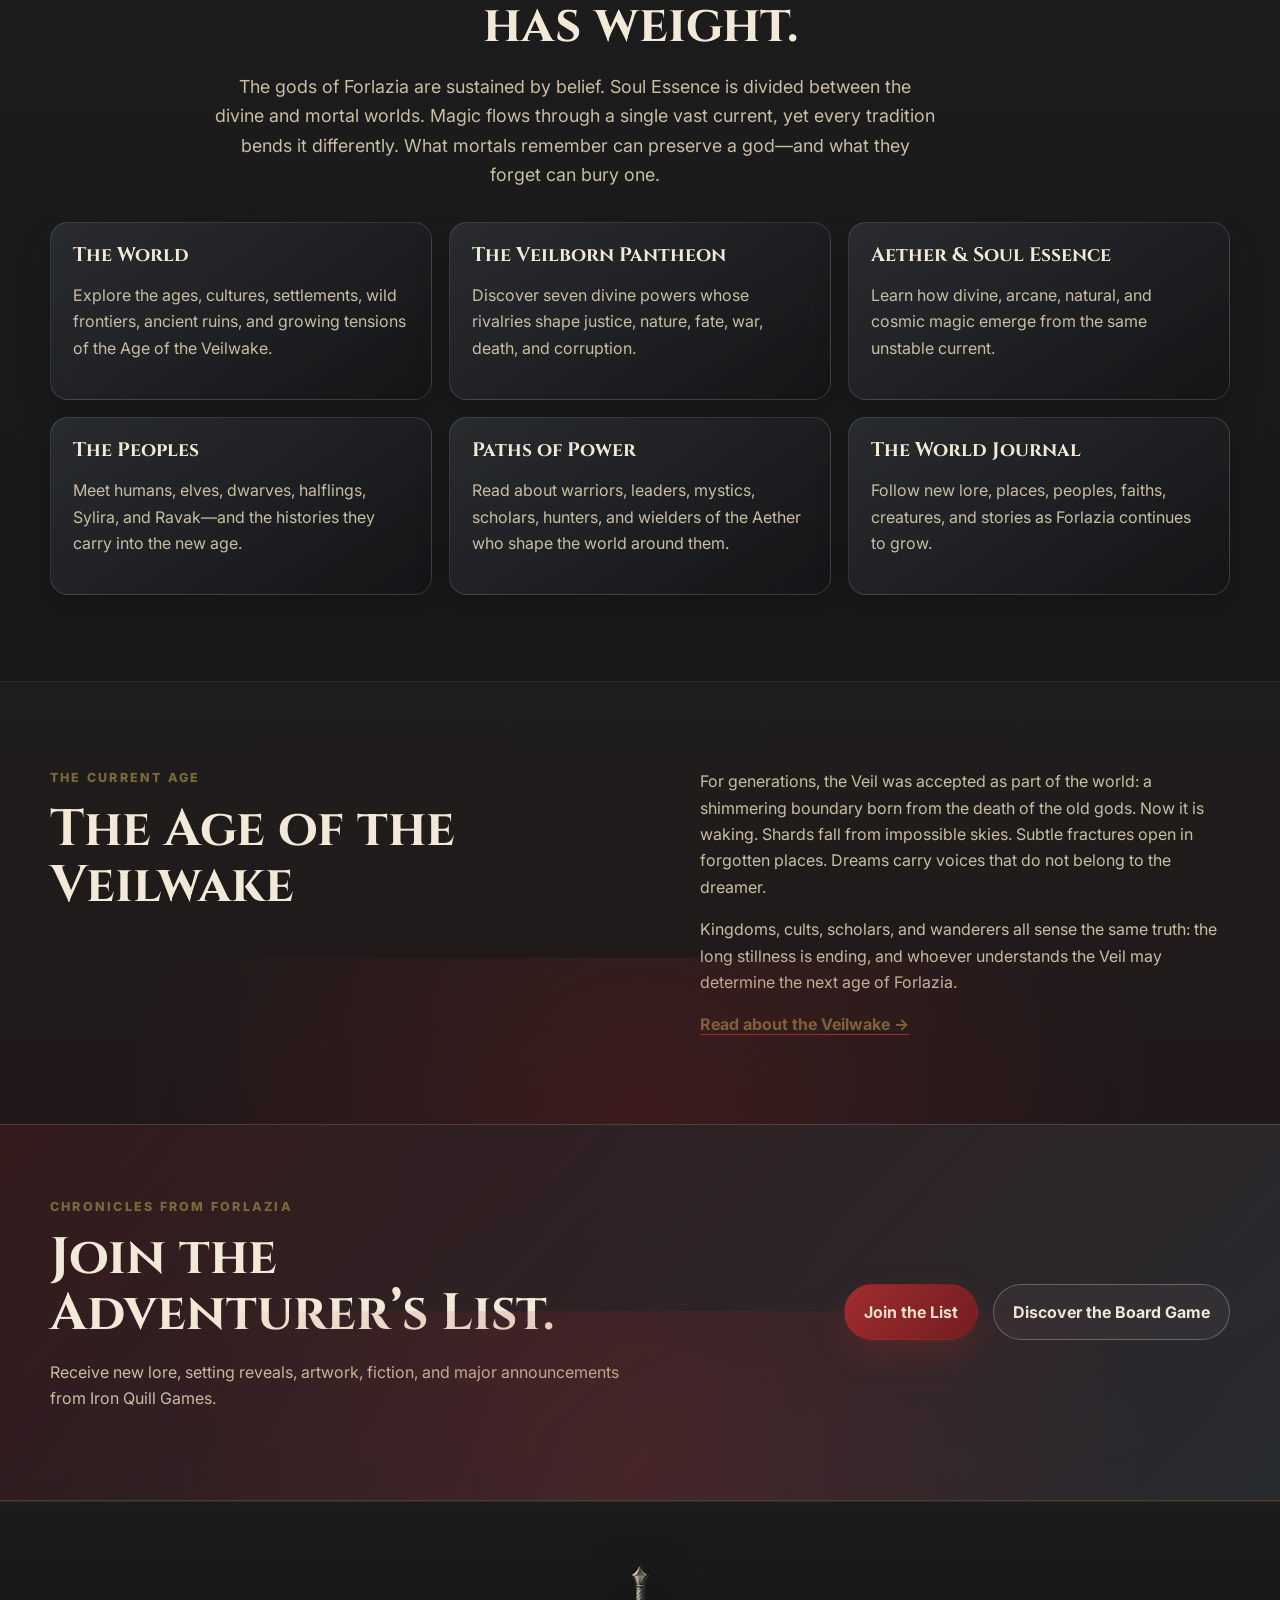
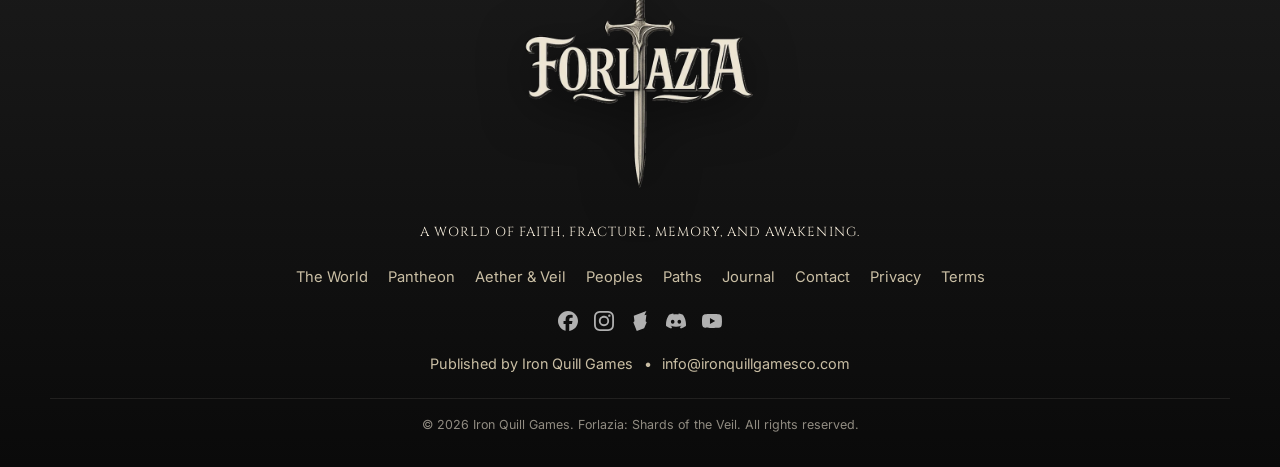
==== commit f3c73db2: "Add files via upload" ====
--- a/index.html
+++ b/index.html
@@ -1,4 +1,4 @@
-<!DOCTYPE html><html lang="en"><head><meta charset="UTF-8"><meta name="viewport" content="width=device-width,initial-scale=1"><title>Forlazia | A World Beyond the Veil</title><meta name="description" content="Explore the world, pantheon, peoples, magic, and lore of Forlazia: Shards of the Veil."><link rel="canonical" href="https://forlazia.com/index.html"><link rel="icon" href="assets/favicon.ico"><link rel="preconnect" href="https://fonts.googleapis.com"><link rel="preconnect" href="https://fonts.gstatic.com" crossorigin><link href="https://fonts.googleapis.com/css2?family=Cinzel:wght@500;600;700&family=Inter:wght@400;500;600;700&display=swap" rel="stylesheet"><link rel="stylesheet" href="css/styles.css"></head><body data-page="home"><div id="header-placeholder"></div><main id="main"><section class="hero"><div class="container hero-grid"><div class="hero-copy reveal"><p class="eyebrow">Welcome to Forlazia</p><h1>A world awakened beneath a wounded sky.</h1><p class="hero-text">Forlazia is a realm shaped by mortal memory, divine struggle, and the unstable current of the Aether. Here, forgotten gods wait beneath ruined temples, ancient roads vanish into wild country, and the Veil between worlds has begun to stir.</p><div class="button-row"><a class="btn btn-primary" href="world.html">Enter the World</a><a class="btn btn-secondary" href="pantheon.html">Meet the Veilborn</a></div></div><div class="hero-art reveal"><div class="box-art-panel"><img src="assets/forlazia-box-art.png" alt="Heroes standing against darkness in the wilds of Forlazia"></div></div></div></section>
+<!DOCTYPE html><html lang="en"><head><meta charset="UTF-8"><meta name="viewport" content="width=device-width,initial-scale=1"><title>Forlazia | A World Beyond the Veil</title><meta name="description" content="Explore the world, pantheon, peoples, magic, and lore of Forlazia: Shards of the Veil."><link rel="canonical" href="https://forlazia.com/index.html"><link rel="icon" type="image/png" href="assets/forlazia-favicon.png"><link rel="preconnect" href="https://fonts.googleapis.com"><link rel="preconnect" href="https://fonts.gstatic.com" crossorigin><link href="https://fonts.googleapis.com/css2?family=Cinzel:wght@500;600;700&family=Inter:wght@400;500;600;700&display=swap" rel="stylesheet"><link rel="stylesheet" href="css/styles.css"></head><body data-page="home"><div id="header-placeholder"></div><main id="main"><section class="hero"><div class="container hero-grid"><div class="hero-copy reveal"><img class="hero-forlazia-logo" src="assets/forlazia-logo.webp" alt="Forlazia"><p class="eyebrow">Welcome Beyond the Veil</p><h1>A world awakened beneath a wounded sky.</h1><p class="hero-text">Forlazia is a realm shaped by mortal memory, divine struggle, and the unstable current of the Aether. Here, forgotten gods wait beneath ruined temples, ancient roads vanish into wild country, and the Veil between worlds has begun to stir.</p><div class="button-row"><a class="btn btn-primary" href="world.html">Enter the World</a><a class="btn btn-secondary" href="pantheon.html">Meet the Veilborn</a></div></div><div class="hero-art reveal"><div class="box-art-panel"><img src="assets/forlazia-box-art.png" alt="Heroes standing against darkness in the wilds of Forlazia"></div></div></div></section>
 <section class="section"><div class="container centered reveal"><p class="eyebrow">A Living Mythology</p><h2>Every prayer, ruin, and death has weight.</h2><p class="lead">The gods of Forlazia are sustained by belief. Soul Essence is divided between the divine and mortal worlds. Magic flows through a single vast current, yet every tradition bends it differently. What mortals remember can preserve a god—and what they forget can bury one.</p></div><div class="container card-grid three-columns"><a class="feature-card reveal" href="world.html"><h3>The World</h3><p>Explore the ages, cultures, settlements, wild frontiers, ancient ruins, and growing tensions of the Age of the Veilwake.</p></a><a class="feature-card reveal" href="pantheon.html"><h3>The Veilborn Pantheon</h3><p>Discover seven divine powers whose rivalries shape justice, nature, fate, war, death, and corruption.</p></a><a class="feature-card reveal" href="aether.html"><h3>Aether &amp; Soul Essence</h3><p>Learn how divine, arcane, natural, and cosmic magic emerge from the same unstable current.</p></a><a class="feature-card reveal" href="peoples.html"><h3>The Peoples</h3><p>Meet humans, elves, dwarves, halflings, Sylira, and Ravak—and the histories they carry into the new age.</p></a><a class="feature-card reveal" href="paths.html"><h3>Paths of Power</h3><p>Read about warriors, leaders, mystics, scholars, hunters, and wielders of the Aether who shape the world around them.</p></a><a class="feature-card reveal" href="news.html"><h3>The World Journal</h3><p>Follow new lore, places, peoples, faiths, creatures, and stories as Forlazia continues to grow.</p></a></div></section>
 <section class="section featured-game"><div class="container two-column"><div class="section-intro reveal"><p class="eyebrow">The Current Age</p><h2>The Age of the Veilwake</h2></div><div class="copy-block reveal"><p>For generations, the Veil was accepted as part of the world: a shimmering boundary born from the death of the old gods. Now it is waking. Shards fall from impossible skies. Subtle fractures open in forgotten places. Dreams carry voices that do not belong to the dreamer.</p><p>Kingdoms, cults, scholars, and wanderers all sense the same truth: the long stillness is ending, and whoever understands the Veil may determine the next age of Forlazia.</p><a class="text-link" href="world.html#veilwake">Read about the Veilwake →</a></div></div></section>
 <section class="newsletter-band"><div class="container newsletter-grid reveal"><div><p class="eyebrow">Chronicles from Forlazia</p><h2>Join the Adventurer’s List.</h2><p>Receive new lore, setting reveals, artwork, fiction, and major announcements from Iron Quill Games.</p></div><div class="cta-actions"><a class="btn btn-primary" href="contact.html#newsletter">Join the List</a><a class="btn btn-secondary" href="https://ironquillgamesco.com/forlazia.html">Discover the Board Game</a></div></div></section></main><div id="footer-placeholder"></div><script src="js/includes.js"></script><script src="js/main.js"></script></body></html>
--- a/css/styles.css
+++ b/css/styles.css
@@ -455,3 +455,41 @@
 .feature-card[href]{display:block;}
 .feature-card[href]:focus-visible{outline:2px solid var(--color-red);outline-offset:4px;}
 @media(max-width:980px){.two-card-grid{grid-template-columns:1fr;}.primary-nav{font-size:.88rem;gap:.75rem;}}
+
+/* Official Forlazia logo integration */
+.forlazia-brand {
+  display: inline-flex;
+  align-items: center;
+  min-width: 168px;
+}
+.header-forlazia-logo {
+  width: 168px !important;
+  height: 68px !important;
+  object-fit: contain;
+  object-position: left center;
+  filter: drop-shadow(0 4px 12px rgba(0,0,0,.55));
+}
+.hero-forlazia-logo {
+  width: min(430px, 88%);
+  height: auto;
+  margin: -1rem 0 1rem;
+  filter: drop-shadow(0 18px 28px rgba(0,0,0,.62));
+}
+.forlazia-footer-logo {
+  width: min(260px, 80vw);
+  height: auto;
+  filter: drop-shadow(0 12px 24px rgba(0,0,0,.55));
+}
+.footer-logo-link { display:inline-flex; justify-content:center; }
+@media (max-width: 1180px) {
+  .forlazia-brand { min-width: 132px; }
+  .header-forlazia-logo { width:132px !important; height:58px !important; }
+}
+@media (max-width: 980px) {
+  .forlazia-brand { min-width:auto; }
+  .header-forlazia-logo { width:118px !important; height:52px !important; }
+}
+@media (max-width: 640px) {
+  .header-forlazia-logo { width:104px !important; height:46px !important; }
+  .hero-forlazia-logo { width:min(340px, 92%); margin-top:0; }
+}
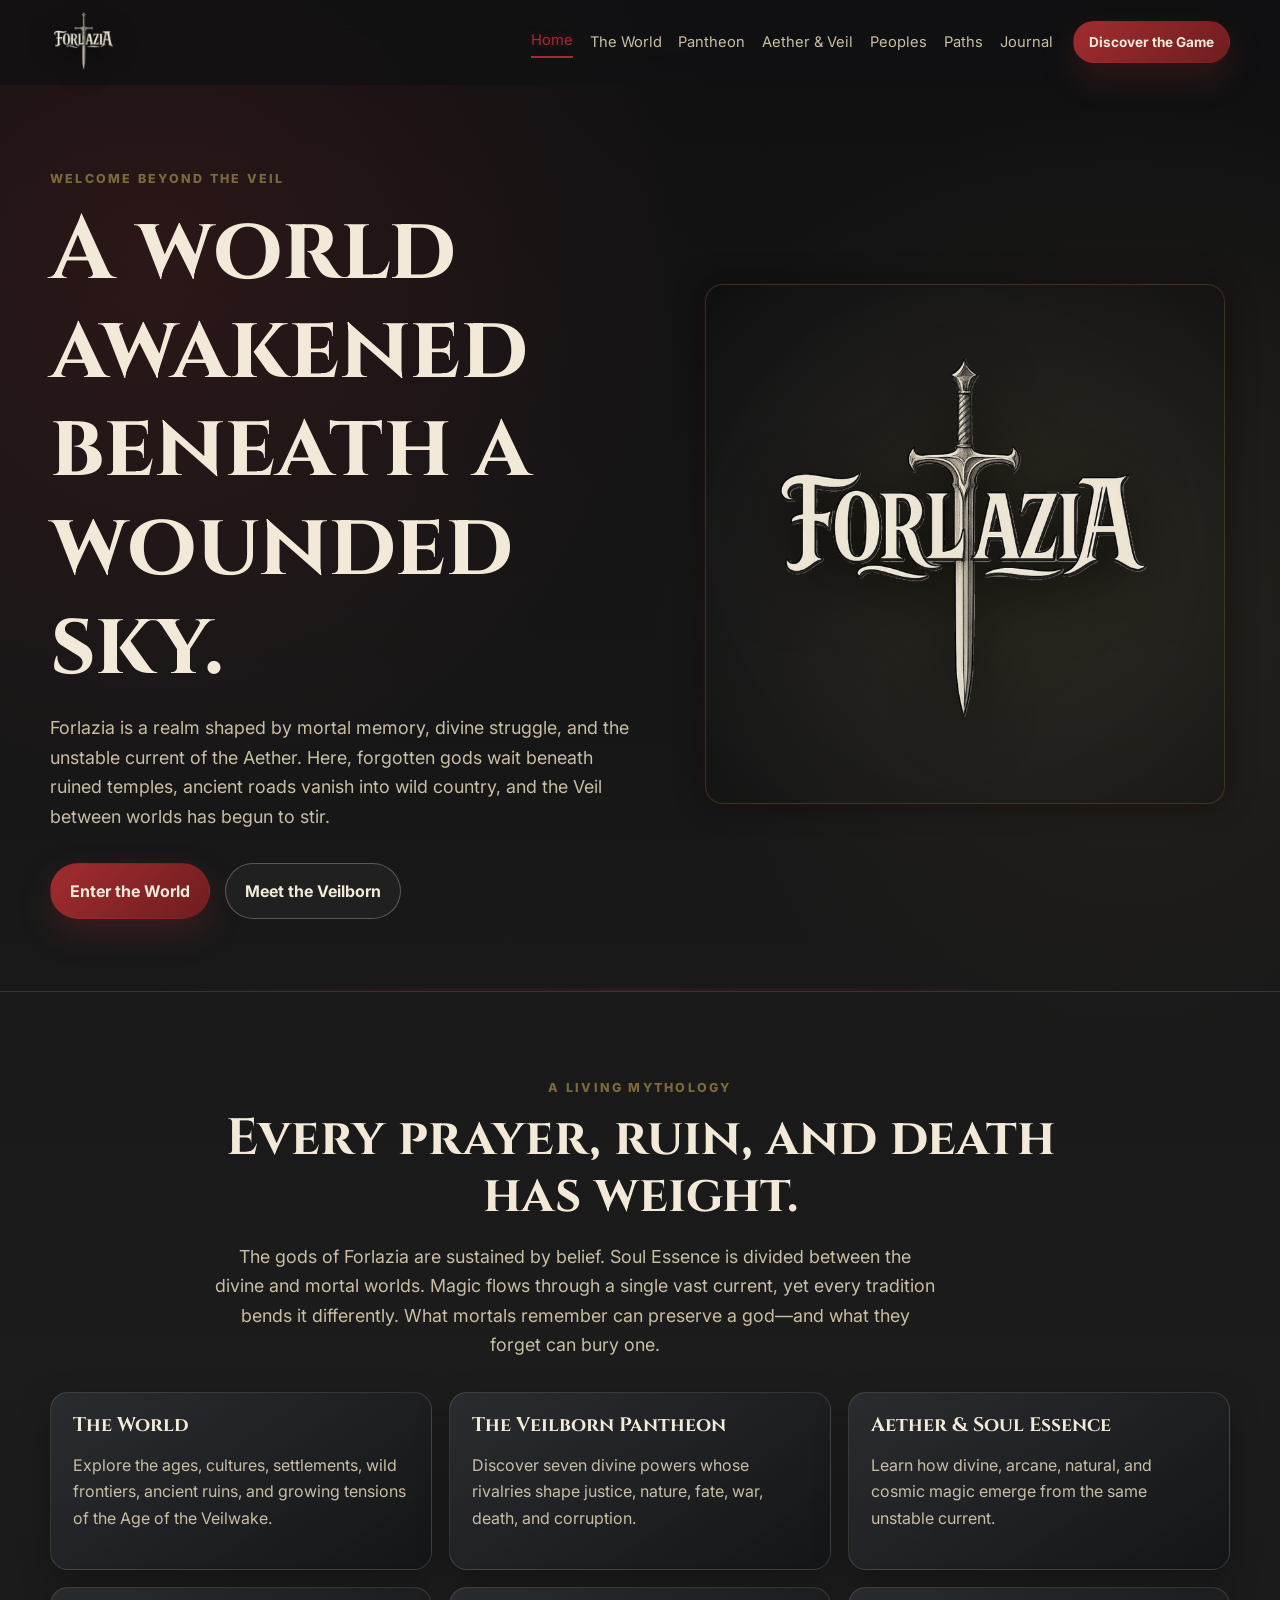
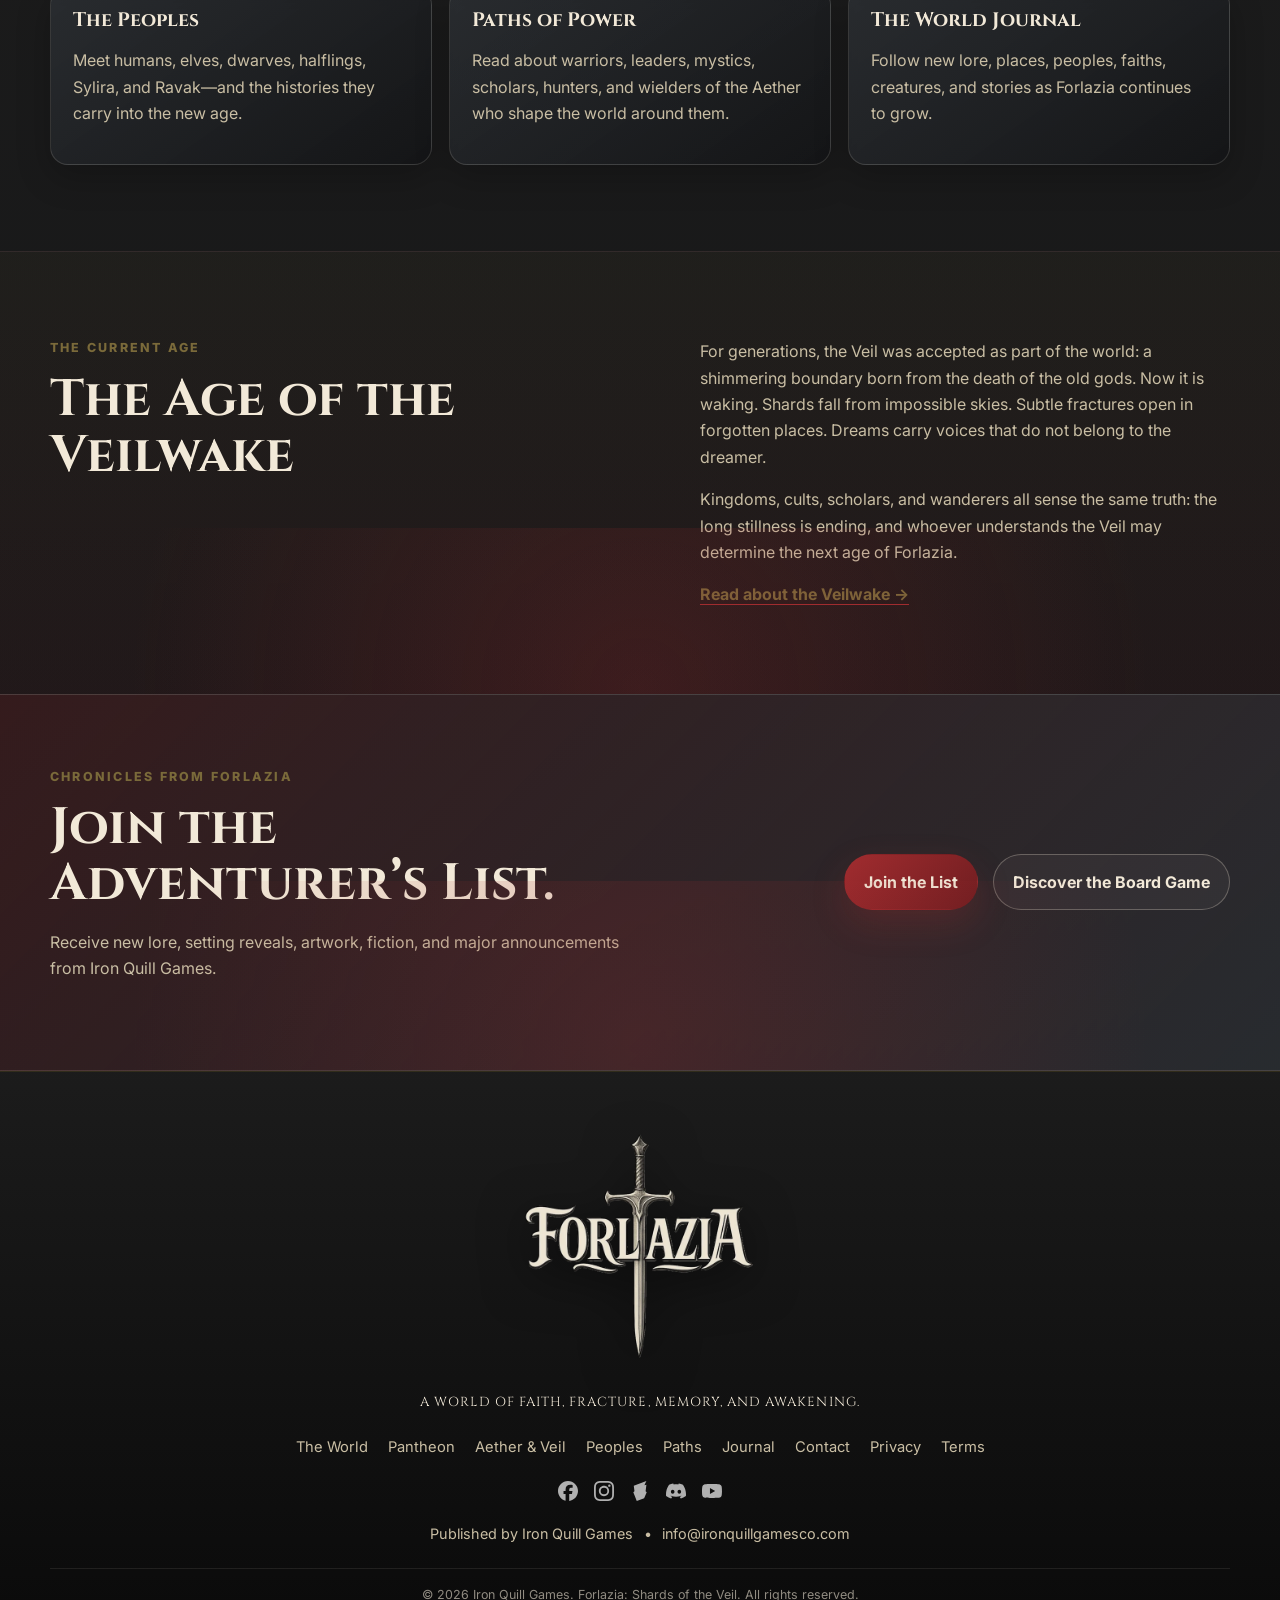
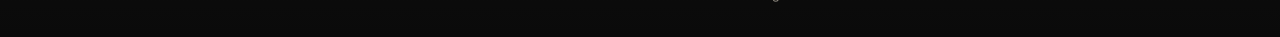
==== commit 0f8621c3: "Add files via upload" ====
--- a/index.html
+++ b/index.html
@@ -1,4 +1,4 @@
-<!DOCTYPE html><html lang="en"><head><meta charset="UTF-8"><meta name="viewport" content="width=device-width,initial-scale=1"><title>Forlazia | A World Beyond the Veil</title><meta name="description" content="Explore the world, pantheon, peoples, magic, and lore of Forlazia: Shards of the Veil."><link rel="canonical" href="https://forlazia.com/index.html"><link rel="icon" type="image/png" href="assets/forlazia-favicon.png"><link rel="preconnect" href="https://fonts.googleapis.com"><link rel="preconnect" href="https://fonts.gstatic.com" crossorigin><link href="https://fonts.googleapis.com/css2?family=Cinzel:wght@500;600;700&family=Inter:wght@400;500;600;700&display=swap" rel="stylesheet"><link rel="stylesheet" href="css/styles.css"></head><body data-page="home"><div id="header-placeholder"></div><main id="main"><section class="hero"><div class="container hero-grid"><div class="hero-copy reveal"><img class="hero-forlazia-logo" src="assets/forlazia-logo.webp" alt="Forlazia"><p class="eyebrow">Welcome Beyond the Veil</p><h1>A world awakened beneath a wounded sky.</h1><p class="hero-text">Forlazia is a realm shaped by mortal memory, divine struggle, and the unstable current of the Aether. Here, forgotten gods wait beneath ruined temples, ancient roads vanish into wild country, and the Veil between worlds has begun to stir.</p><div class="button-row"><a class="btn btn-primary" href="world.html">Enter the World</a><a class="btn btn-secondary" href="pantheon.html">Meet the Veilborn</a></div></div><div class="hero-art reveal"><div class="box-art-panel"><img src="assets/forlazia-box-art.png" alt="Heroes standing against darkness in the wilds of Forlazia"></div></div></div></section>
+<!DOCTYPE html><html lang="en"><head><meta charset="UTF-8"><meta name="viewport" content="width=device-width,initial-scale=1"><title>Forlazia | A World Beyond the Veil</title><meta name="description" content="Explore the world, pantheon, peoples, magic, and lore of Forlazia: Shards of the Veil."><link rel="canonical" href="https://forlazia.com/index.html"><link rel="icon" type="image/png" href="assets/forlazia-favicon.png"><link rel="preconnect" href="https://fonts.googleapis.com"><link rel="preconnect" href="https://fonts.gstatic.com" crossorigin><link href="https://fonts.googleapis.com/css2?family=Cinzel:wght@500;600;700&family=Inter:wght@400;500;600;700&display=swap" rel="stylesheet"><link rel="stylesheet" href="css/styles.css"></head><body data-page="home"><div id="header-placeholder"></div><main id="main"><section class="hero"><div class="container hero-grid"><div class="hero-copy reveal"><p class="eyebrow">Welcome Beyond the Veil</p><h1>A world awakened beneath a wounded sky.</h1><p class="hero-text">Forlazia is a realm shaped by mortal memory, divine struggle, and the unstable current of the Aether. Here, forgotten gods wait beneath ruined temples, ancient roads vanish into wild country, and the Veil between worlds has begun to stir.</p><div class="button-row"><a class="btn btn-primary" href="world.html">Enter the World</a><a class="btn btn-secondary" href="pantheon.html">Meet the Veilborn</a></div></div><div class="hero-art reveal"><div class="box-art-panel logo-display-panel"><img class="hero-forlazia-logo" src="assets/forlazia-logo.webp" alt="Forlazia"></div></div></div></section>
 <section class="section"><div class="container centered reveal"><p class="eyebrow">A Living Mythology</p><h2>Every prayer, ruin, and death has weight.</h2><p class="lead">The gods of Forlazia are sustained by belief. Soul Essence is divided between the divine and mortal worlds. Magic flows through a single vast current, yet every tradition bends it differently. What mortals remember can preserve a god—and what they forget can bury one.</p></div><div class="container card-grid three-columns"><a class="feature-card reveal" href="world.html"><h3>The World</h3><p>Explore the ages, cultures, settlements, wild frontiers, ancient ruins, and growing tensions of the Age of the Veilwake.</p></a><a class="feature-card reveal" href="pantheon.html"><h3>The Veilborn Pantheon</h3><p>Discover seven divine powers whose rivalries shape justice, nature, fate, war, death, and corruption.</p></a><a class="feature-card reveal" href="aether.html"><h3>Aether &amp; Soul Essence</h3><p>Learn how divine, arcane, natural, and cosmic magic emerge from the same unstable current.</p></a><a class="feature-card reveal" href="peoples.html"><h3>The Peoples</h3><p>Meet humans, elves, dwarves, halflings, Sylira, and Ravak—and the histories they carry into the new age.</p></a><a class="feature-card reveal" href="paths.html"><h3>Paths of Power</h3><p>Read about warriors, leaders, mystics, scholars, hunters, and wielders of the Aether who shape the world around them.</p></a><a class="feature-card reveal" href="news.html"><h3>The World Journal</h3><p>Follow new lore, places, peoples, faiths, creatures, and stories as Forlazia continues to grow.</p></a></div></section>
 <section class="section featured-game"><div class="container two-column"><div class="section-intro reveal"><p class="eyebrow">The Current Age</p><h2>The Age of the Veilwake</h2></div><div class="copy-block reveal"><p>For generations, the Veil was accepted as part of the world: a shimmering boundary born from the death of the old gods. Now it is waking. Shards fall from impossible skies. Subtle fractures open in forgotten places. Dreams carry voices that do not belong to the dreamer.</p><p>Kingdoms, cults, scholars, and wanderers all sense the same truth: the long stillness is ending, and whoever understands the Veil may determine the next age of Forlazia.</p><a class="text-link" href="world.html#veilwake">Read about the Veilwake →</a></div></div></section>
 <section class="newsletter-band"><div class="container newsletter-grid reveal"><div><p class="eyebrow">Chronicles from Forlazia</p><h2>Join the Adventurer’s List.</h2><p>Receive new lore, setting reveals, artwork, fiction, and major announcements from Iron Quill Games.</p></div><div class="cta-actions"><a class="btn btn-primary" href="contact.html#newsletter">Join the List</a><a class="btn btn-secondary" href="https://ironquillgamesco.com/forlazia.html">Discover the Board Game</a></div></div></section></main><div id="footer-placeholder"></div><script src="js/includes.js"></script><script src="js/main.js"></script></body></html>
--- a/css/styles.css
+++ b/css/styles.css
@@ -470,10 +470,14 @@
   filter: drop-shadow(0 4px 12px rgba(0,0,0,.55));
 }
 .hero-forlazia-logo {
-  width: min(430px, 88%);
+  width: min(470px, 92%);
   height: auto;
-  margin: -1rem 0 1rem;
+  margin: 0;
   filter: drop-shadow(0 18px 28px rgba(0,0,0,.62));
+}
+.logo-display-panel {
+  padding: 2rem;
+  background: radial-gradient(circle at center, rgba(122,106,58,.13), rgba(255,255,255,.015) 58%, rgba(0,0,0,.12));
 }
 .forlazia-footer-logo {
   width: min(260px, 80vw);
@@ -491,5 +495,5 @@
 }
 @media (max-width: 640px) {
   .header-forlazia-logo { width:104px !important; height:46px !important; }
-  .hero-forlazia-logo { width:min(340px, 92%); margin-top:0; }
-}
+  .hero-forlazia-logo { width:min(340px, 92%); }
+}
